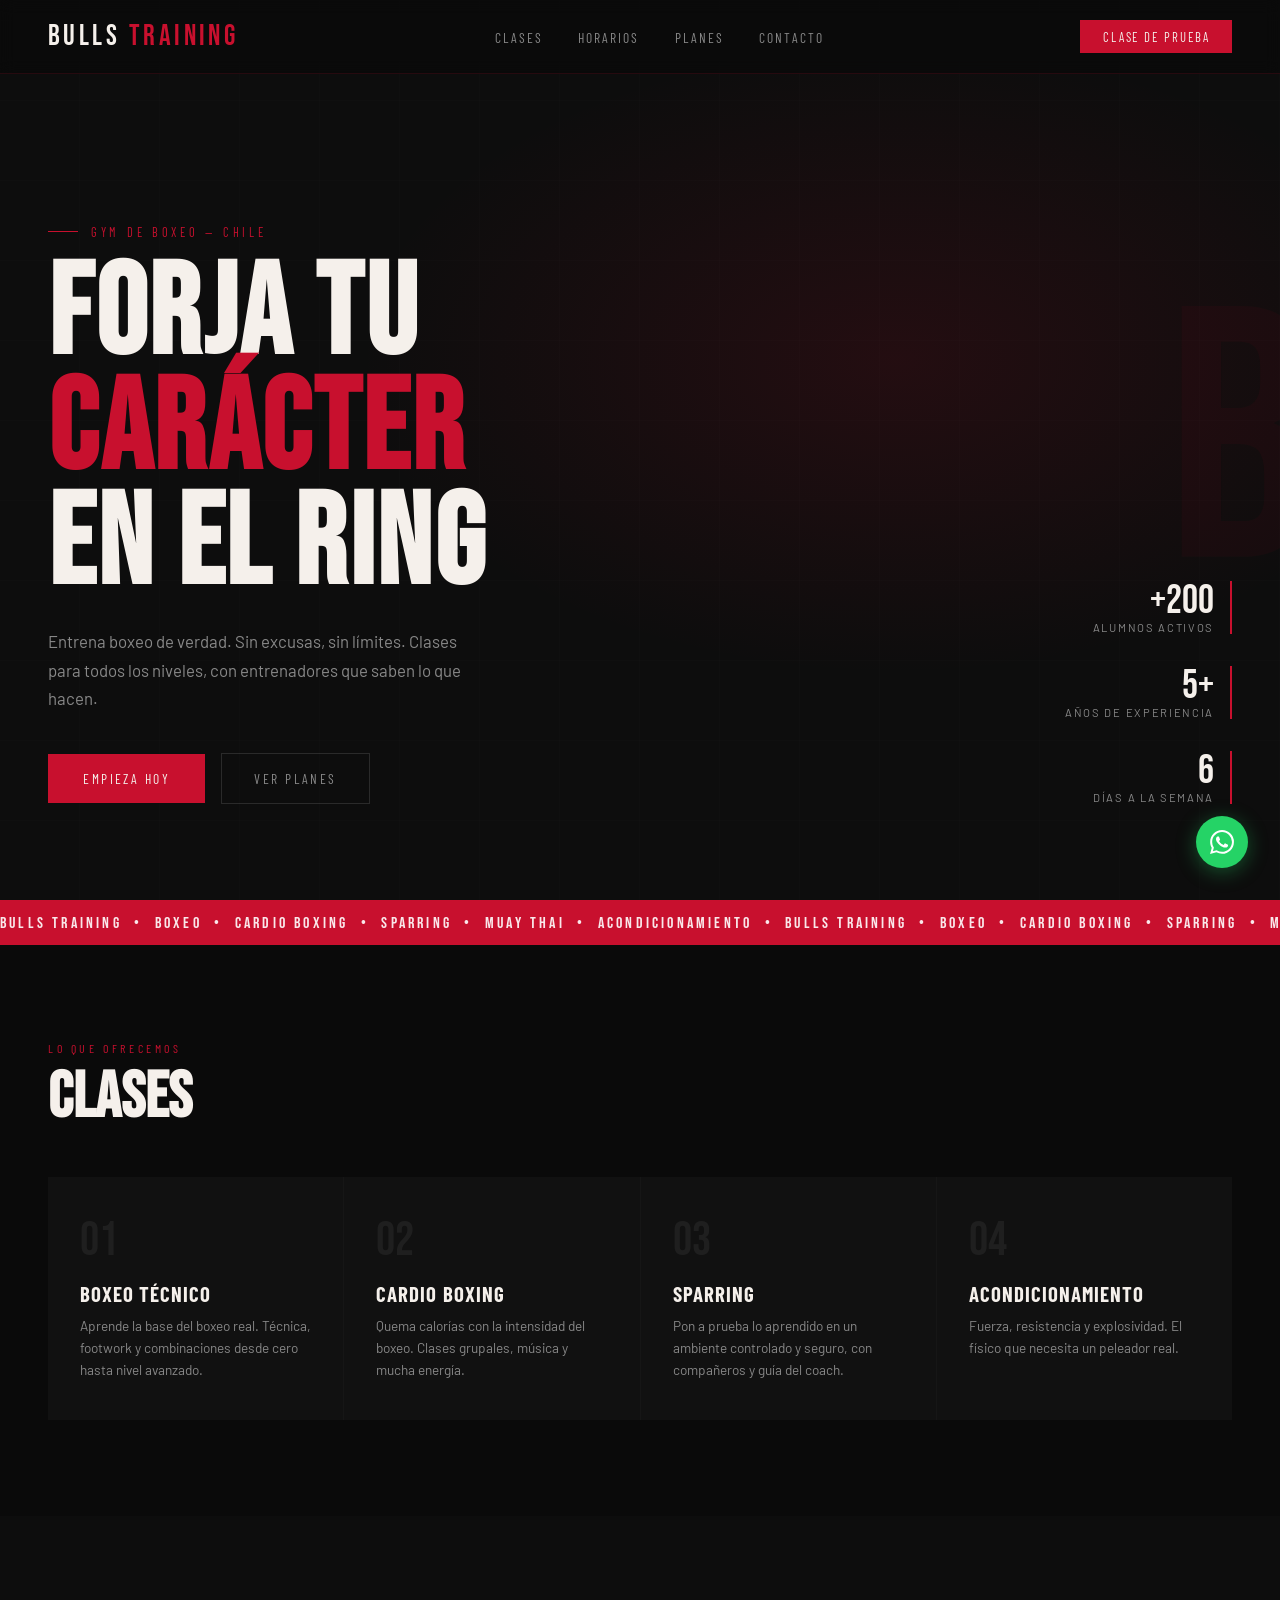
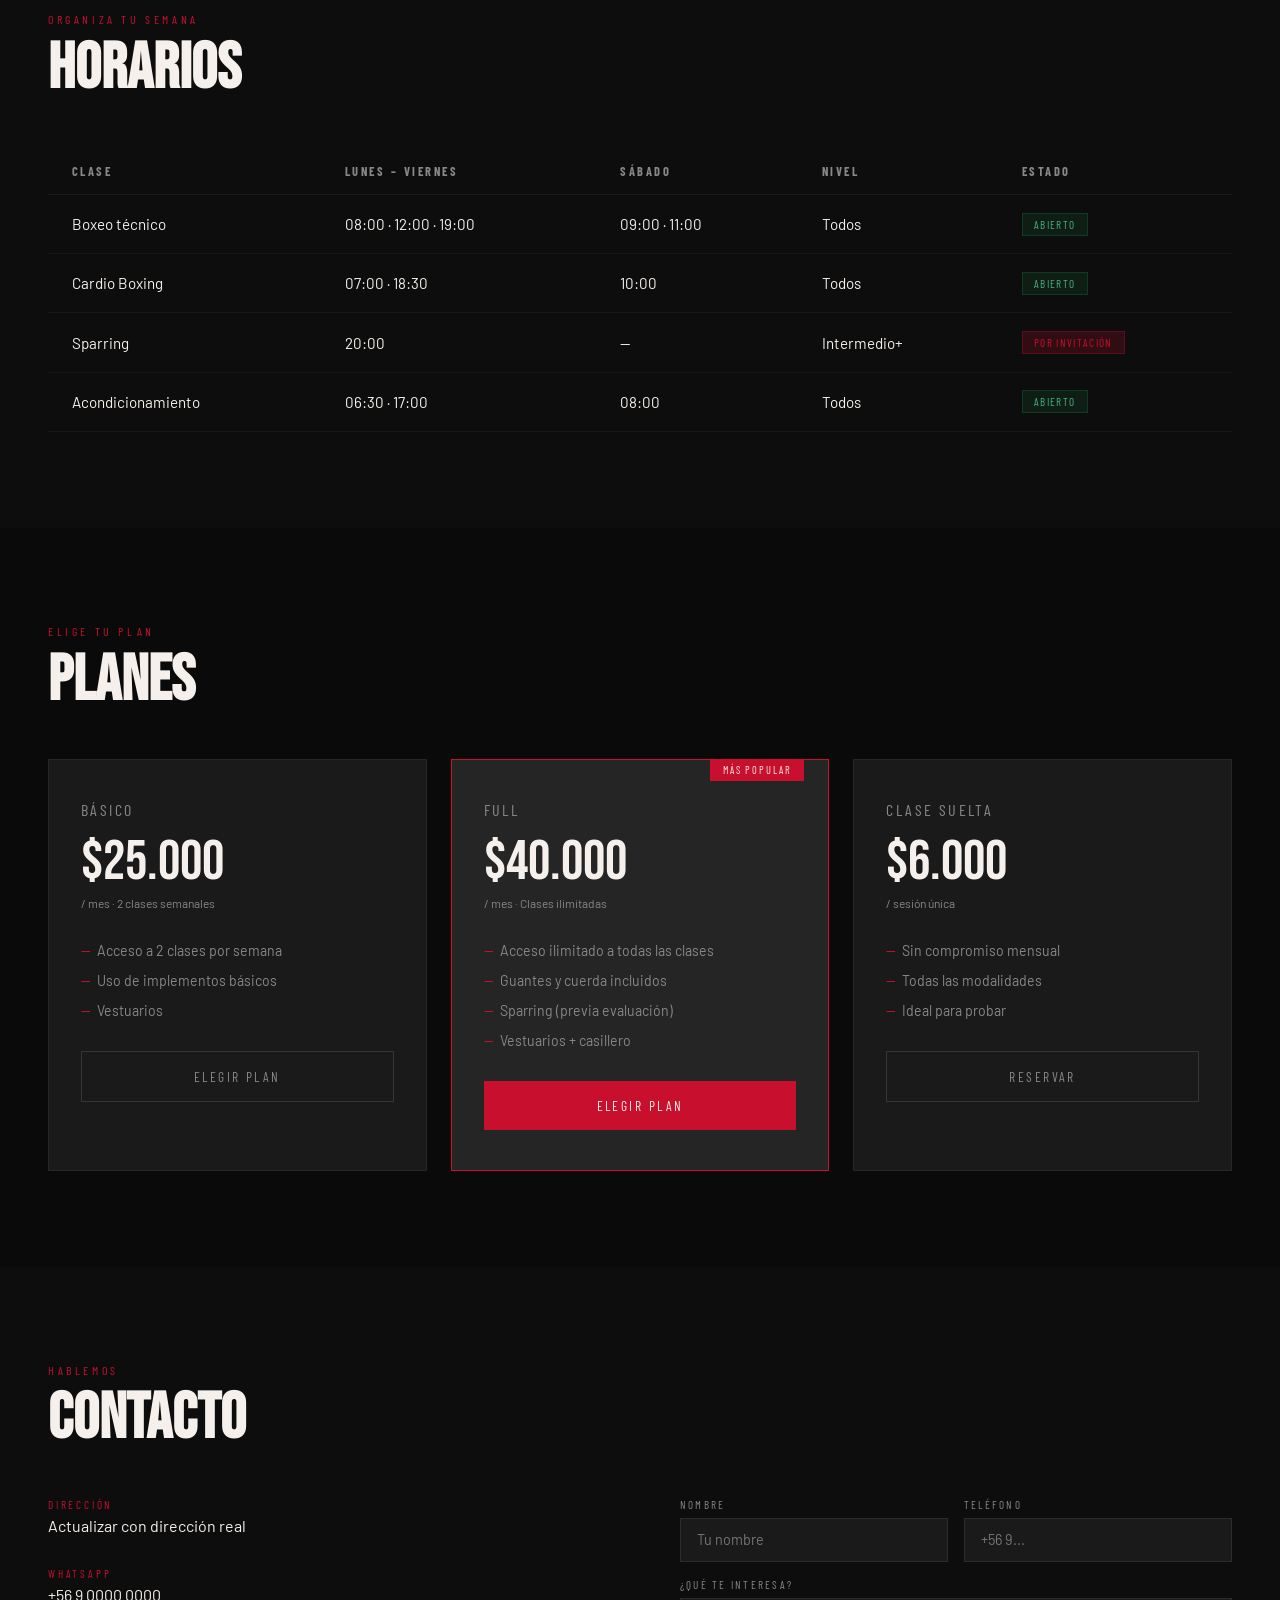
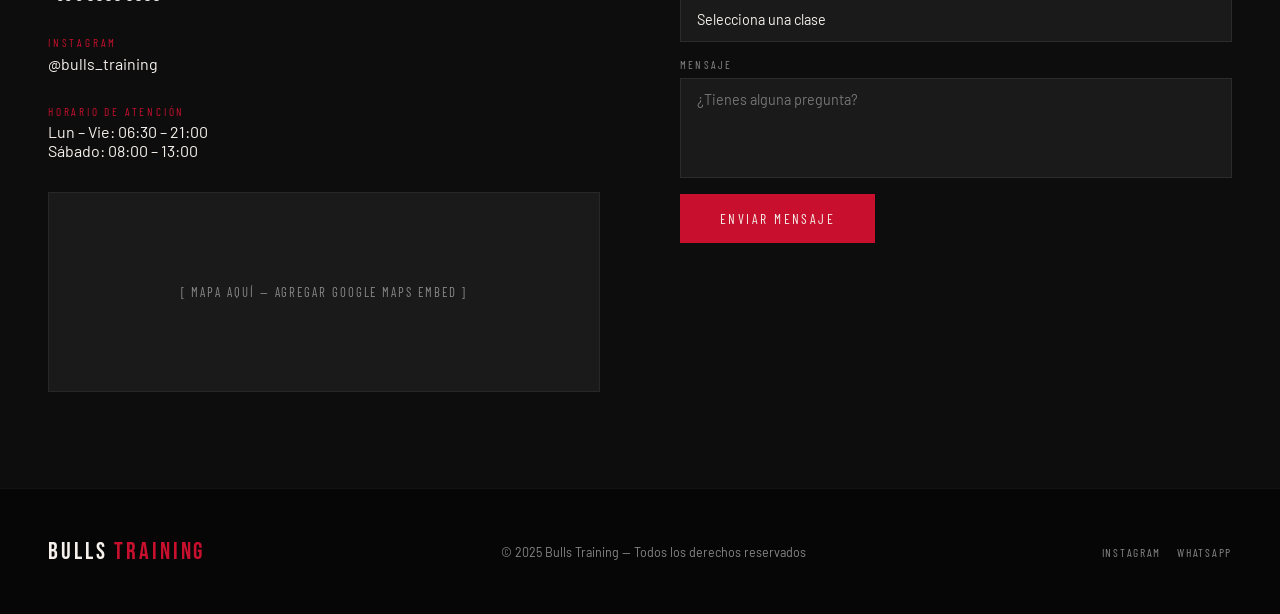
==== index.html @ eb810cf0 "Add files via upload" ====
<!DOCTYPE html>
<html lang="es">
<head>
<meta charset="UTF-8">
<meta name="viewport" content="width=device-width, initial-scale=1.0">
<title>Bulls Training</title>
<link href="https://fonts.googleapis.com/css2?family=Bebas+Neue&family=Barlow:wght@400;500;700&family=Barlow+Condensed:wght@600;700&display=swap" rel="stylesheet">
<link rel="stylesheet" href="css/style.css">
</head>
<body>

<nav>
  <div class="nav-logo">BULLS <span>TRAINING</span></div>
  <ul class="nav-links">
    <li><a href="#clases">Clases</a></li>
    <li><a href="#horarios">Horarios</a></li>
    <li><a href="#planes">Planes</a></li>
    <li><a href="#contacto">Contacto</a></li>
  </ul>
  <button class="nav-cta">Clase de prueba</button>
</nav>

<section class="hero" id="inicio">
  <div class="hero-bg"></div>
  <div class="hero-number">B</div>

  <div class="hero-content">
    <p class="hero-tag">Gym de Boxeo — Chile</p>
    <h1>FORJA TU<br><span class="accent">CARÁCTER</span><br>EN EL RING</h1>
    <p class="hero-desc">
      Entrena boxeo de verdad. Sin excusas, sin límites.
      Clases para todos los niveles, con entrenadores que saben lo que hacen.
    </p>
    <div class="hero-actions">
      <button class="btn-primary" data-scroll="contacto">Empieza hoy</button>
      <a href="#planes" class="btn-ghost">Ver planes</a>
    </div>
  </div>

  <div class="hero-stats">
    <div class="stat">
      <div class="stat-num">+200</div>
      <div class="stat-label">Alumnos activos</div>
    </div>
    <div class="stat">
      <div class="stat-num">5+</div>
      <div class="stat-label">Años de experiencia</div>
    </div>
    <div class="stat">
      <div class="stat-num">6</div>
      <div class="stat-label">Días a la semana</div>
    </div>
  </div>
</section>

<div class="ticker">
  <div class="ticker-inner">
    BULLS TRAINING &nbsp;•&nbsp; BOXEO &nbsp;•&nbsp; CARDIO BOXING &nbsp;•&nbsp; SPARRING &nbsp;•&nbsp; MUAY THAI &nbsp;•&nbsp; ACONDICIONAMIENTO &nbsp;•&nbsp; BULLS TRAINING &nbsp;•&nbsp; BOXEO &nbsp;•&nbsp; CARDIO BOXING &nbsp;•&nbsp; SPARRING &nbsp;•&nbsp; MUAY THAI &nbsp;•&nbsp; ACONDICIONAMIENTO &nbsp;•&nbsp; BULLS TRAINING &nbsp;•&nbsp; BOXEO &nbsp;•&nbsp; CARDIO BOXING &nbsp;•&nbsp; SPARRING &nbsp;•&nbsp; MUAY THAI &nbsp;•&nbsp; ACONDICIONAMIENTO &nbsp;•&nbsp;
  </div>
</div>

<section id="clases">
  <p class="section-tag">Lo que ofrecemos</p>
  <h2 class="section-title">CLASES</h2>
  <div class="clases-grid">
    <div class="clase-card">
      <div class="clase-num">01</div>
      <div class="clase-name">Boxeo técnico</div>
      <p class="clase-desc">Aprende la base del boxeo real. Técnica, footwork y combinaciones desde cero hasta nivel avanzado.</p>
    </div>
    <div class="clase-card">
      <div class="clase-num">02</div>
      <div class="clase-name">Cardio Boxing</div>
      <p class="clase-desc">Quema calorías con la intensidad del boxeo. Clases grupales, música y mucha energía.</p>
    </div>
    <div class="clase-card">
      <div class="clase-num">03</div>
      <div class="clase-name">Sparring</div>
      <p class="clase-desc">Pon a prueba lo aprendido en un ambiente controlado y seguro, con compañeros y guía del coach.</p>
    </div>
    <div class="clase-card">
      <div class="clase-num">04</div>
      <div class="clase-name">Acondicionamiento</div>
      <p class="clase-desc">Fuerza, resistencia y explosividad. El físico que necesita un peleador real.</p>
    </div>
  </div>
</section>

<section id="horarios">
  <p class="section-tag">Organiza tu semana</p>
  <h2 class="section-title">HORARIOS</h2>
  <table class="schedule-table">
    <thead>
      <tr>
        <th>Clase</th>
        <th>Lunes – Viernes</th>
        <th>Sábado</th>
        <th>Nivel</th>
        <th>Estado</th>
      </tr>
    </thead>
    <tbody>
      <tr>
        <td>Boxeo técnico</td>
        <td>08:00 · 12:00 · 19:00</td>
        <td>09:00 · 11:00</td>
        <td>Todos</td>
        <td><span class="badge open">Abierto</span></td>
      </tr>
      <tr>
        <td>Cardio Boxing</td>
        <td>07:00 · 18:30</td>
        <td>10:00</td>
        <td>Todos</td>
        <td><span class="badge open">Abierto</span></td>
      </tr>
      <tr>
        <td>Sparring</td>
        <td>20:00</td>
        <td>—</td>
        <td>Intermedio+</td>
        <td><span class="badge">Por invitación</span></td>
      </tr>
      <tr>
        <td>Acondicionamiento</td>
        <td>06:30 · 17:00</td>
        <td>08:00</td>
        <td>Todos</td>
        <td><span class="badge open">Abierto</span></td>
      </tr>
    </tbody>
  </table>
</section>

<section id="planes">
  <p class="section-tag">Elige tu plan</p>
  <h2 class="section-title">PLANES</h2>
  <div class="planes-grid">
    <div class="plan-card">
      <p class="plan-name">Básico</p>
      <div class="plan-price">$25.000</div>
      <p class="plan-period">/ mes · 2 clases semanales</p>
      <ul class="plan-features">
        <li>Acceso a 2 clases por semana</li>
        <li>Uso de implementos básicos</li>
        <li>Vestuarios</li>
      </ul>
      <button class="btn-ghost" style="width:100%; text-align:center;">Elegir plan</button>
    </div>
    <div class="plan-card featured">
      <div class="plan-badge">Más popular</div>
      <p class="plan-name">Full</p>
      <div class="plan-price">$40.000</div>
      <p class="plan-period">/ mes · Clases ilimitadas</p>
      <ul class="plan-features">
        <li>Acceso ilimitado a todas las clases</li>
        <li>Guantes y cuerda incluidos</li>
        <li>Sparring (previa evaluación)</li>
        <li>Vestuarios + casillero</li>
      </ul>
      <button class="btn-primary" style="width:100%;">Elegir plan</button>
    </div>
    <div class="plan-card">
      <p class="plan-name">Clase suelta</p>
      <div class="plan-price">$6.000</div>
      <p class="plan-period">/ sesión única</p>
      <ul class="plan-features">
        <li>Sin compromiso mensual</li>
        <li>Todas las modalidades</li>
        <li>Ideal para probar</li>
      </ul>
      <button class="btn-ghost" style="width:100%; text-align:center;">Reservar</button>
    </div>
  </div>
</section>

<section id="contacto">
  <p class="section-tag">Hablemos</p>
  <h2 class="section-title">CONTACTO</h2>
  <div class="contact-grid">
    <div class="contact-info">
      <div>
        <p class="contact-item-label">Dirección</p>
        <p class="contact-item-value">Actualizar con dirección real</p>
      </div>
      <div>
        <p class="contact-item-label">WhatsApp</p>
        <p class="contact-item-value">
          <a href="https://wa.me/56900000000">+56 9 0000 0000</a>
        </p>
      </div>
      <div>
        <p class="contact-item-label">Instagram</p>
        <p class="contact-item-value">
          <a href="https://instagram.com/bulls_training" target="_blank">@bulls_training</a>
        </p>
      </div>
      <div>
        <p class="contact-item-label">Horario de atención</p>
        <p class="contact-item-value">Lun – Vie: 06:30 – 21:00<br>Sábado: 08:00 – 13:00</p>
      </div>
      <div class="map-placeholder">[ Mapa aquí — agregar Google Maps embed ]</div>
    </div>

    <div class="contact-form">
      <div class="form-row">
        <div class="form-field">
          <label class="form-label">Nombre</label>
          <input class="form-input" type="text" placeholder="Tu nombre">
        </div>
        <div class="form-field">
          <label class="form-label">Teléfono</label>
          <input class="form-input" type="tel" placeholder="+56 9...">
        </div>
      </div>
      <div class="form-field">
        <label class="form-label">¿Qué te interesa?</label>
        <select class="form-select">
          <option value="">Selecciona una clase</option>
          <option>Boxeo técnico</option>
          <option>Cardio Boxing</option>
          <option>Acondicionamiento</option>
          <option>Información general</option>
        </select>
      </div>
      <div class="form-field">
        <label class="form-label">Mensaje</label>
        <textarea class="form-textarea" placeholder="¿Tienes alguna pregunta?"></textarea>
      </div>
      <button class="btn-primary" style="align-self: flex-start; padding: 1rem 2.5rem;">Enviar mensaje</button>
    </div>
  </div>
</section>

<footer>
  <div class="footer-logo">BULLS <span>TRAINING</span></div>
  <p class="footer-copy">© 2025 Bulls Training — Todos los derechos reservados</p>
  <div class="footer-social">
    <a href="https://instagram.com/bulls_training" target="_blank">Instagram</a>
    <a href="https://wa.me/56900000000">WhatsApp</a>
  </div>
</footer>

<a class="whatsapp-float" href="https://wa.me/56900000000" target="_blank" title="WhatsApp">
  <svg xmlns="http://www.w3.org/2000/svg" width="24" height="24" viewBox="0 0 24 24" fill="white">
    <path d="M17.472 14.382c-.297-.149-1.758-.867-2.03-.967-.273-.099-.471-.148-.67.15-.197.297-.767.966-.94 1.164-.173.199-.347.223-.644.075-.297-.15-1.255-.463-2.39-1.475-.883-.788-1.48-1.761-1.653-2.059-.173-.297-.018-.458.13-.606.134-.133.298-.347.446-.52.149-.174.198-.298.298-.497.099-.198.05-.371-.025-.52-.075-.149-.669-1.612-.916-2.207-.242-.579-.487-.5-.669-.51-.173-.008-.371-.01-.57-.01-.198 0-.52.074-.792.372-.272.297-1.04 1.016-1.04 2.479 0 1.462 1.065 2.875 1.213 3.074.149.198 2.096 3.2 5.077 4.487.709.306 1.262.489 1.694.625.712.227 1.36.195 1.871.118.571-.085 1.758-.719 2.006-1.413.248-.694.248-1.289.173-1.413-.074-.124-.272-.198-.57-.347m-5.421 7.403h-.004a9.87 9.87 0 01-5.031-1.378l-.361-.214-3.741.982.998-3.648-.235-.374a9.86 9.86 0 01-1.51-5.26c.001-5.45 4.436-9.884 9.888-9.884 2.64 0 5.122 1.03 6.988 2.898a9.825 9.825 0 012.893 6.994c-.003 5.45-4.437 9.884-9.885 9.884m8.413-18.297A11.815 11.815 0 0012.05 0C5.495 0 .16 5.335.157 11.892c0 2.096.547 4.142 1.588 5.945L.057 24l6.305-1.654a11.882 11.882 0 005.683 1.448h.005c6.554 0 11.89-5.335 11.893-11.893a11.821 11.821 0 00-3.48-8.413z"/>
  </svg>
</a>

<script src="js/script.js"></script>
</body>
</html>
---- css/style.css ----
*, *::before, *::after { margin: 0; padding: 0; box-sizing: border-box; }

:root {
  --red: #C8102E;
  --red-dark: #8B0A1F;
  --red-glow: rgba(200,16,46,0.18);
  --black: #0A0A0A;
  --dark: #111111;
  --darker: #0D0D0D;
  --gray: #1A1A1A;
  --gray2: #252525;
  --gray-text: #888;
  --white: #F5F0EB;
  --cream: #E8E0D5;
}

html { scroll-behavior: smooth; }

body {
  font-family: 'Barlow', sans-serif;
  background: var(--black);
  color: var(--white);
  overflow-x: hidden;
}

/* NAV */
nav {
  position: fixed;
  top: 0; left: 0; right: 0;
  z-index: 100;
  display: flex;
  align-items: center;
  justify-content: space-between;
  padding: 1.2rem 3rem;
  background: rgba(10,10,10,0.92);
  border-bottom: 1px solid rgba(200,16,46,0.15);
  backdrop-filter: blur(8px);
}

.nav-logo {
  font-family: 'Bebas Neue', sans-serif;
  font-size: 1.8rem;
  letter-spacing: 0.12em;
  color: var(--white);
}
.nav-logo span { color: var(--red); }

.nav-links {
  display: flex;
  gap: 2.2rem;
  list-style: none;
}
.nav-links a {
  font-family: 'Barlow Condensed', sans-serif;
  font-size: 0.85rem;
  letter-spacing: 0.15em;
  text-transform: uppercase;
  color: var(--gray-text);
  text-decoration: none;
  transition: color 0.2s;
}
.nav-links a:hover { color: var(--red); }

.nav-cta {
  font-family: 'Barlow Condensed', sans-serif;
  font-size: 0.8rem;
  letter-spacing: 0.15em;
  text-transform: uppercase;
  background: var(--red);
  color: var(--white);
  border: none;
  padding: 0.55rem 1.4rem;
  cursor: pointer;
  transition: background 0.2s;
}
.nav-cta:hover { background: var(--red-dark); }

/* HERO */
.hero {
  min-height: 100vh;
  display: flex;
  align-items: flex-end;
  padding: 0 3rem 6rem;
  position: relative;
  overflow: hidden;
  background: var(--darker);
}

.hero-bg {
  position: absolute;
  inset: 0;
  background:
    radial-gradient(ellipse 60% 50% at 70% 40%, rgba(200,16,46,0.12) 0%, transparent 70%),
    repeating-linear-gradient(
      90deg,
      transparent,
      transparent 79px,
      rgba(255,255,255,0.02) 80px
    ),
    repeating-linear-gradient(
      0deg,
      transparent,
      transparent 79px,
      rgba(255,255,255,0.02) 80px
    );
}

.hero-number {
  position: absolute;
  right: -2rem;
  top: 50%;
  transform: translateY(-50%);
  font-family: 'Bebas Neue', sans-serif;
  font-size: 28vw;
  color: rgba(200,16,46,0.05);
  line-height: 1;
  pointer-events: none;
  user-select: none;
}

.hero-content {
  position: relative;
  z-index: 2;
  max-width: 680px;
}

.hero-tag {
  font-family: 'Barlow Condensed', sans-serif;
  font-size: 0.78rem;
  letter-spacing: 0.3em;
  text-transform: uppercase;
  color: var(--red);
  margin-bottom: 1.2rem;
  display: flex;
  align-items: center;
  gap: 0.8rem;
}
.hero-tag::before {
  content: '';
  display: inline-block;
  width: 30px;
  height: 1px;
  background: var(--red);
}

.hero h1 {
  font-family: 'Bebas Neue', sans-serif;
  font-size: clamp(4rem, 10vw, 9rem);
  line-height: 0.9;
  letter-spacing: 0.02em;
  color: var(--white);
  margin-bottom: 1.5rem;
}

.hero h1 .accent { color: var(--red); }

.hero-desc {
  font-size: 1.05rem;
  color: var(--gray-text);
  line-height: 1.7;
  max-width: 420px;
  margin-bottom: 2.5rem;
}

.hero-actions {
  display: flex;
  gap: 1rem;
  align-items: center;
}

.btn-primary {
  font-family: 'Barlow Condensed', sans-serif;
  font-size: 0.85rem;
  letter-spacing: 0.18em;
  text-transform: uppercase;
  background: var(--red);
  color: var(--white);
  border: none;
  padding: 1rem 2.2rem;
  cursor: pointer;
  transition: background 0.2s, transform 0.15s;
}
.btn-primary:hover { background: var(--red-dark); transform: translateY(-1px); }

.btn-ghost {
  font-family: 'Barlow Condensed', sans-serif;
  font-size: 0.85rem;
  letter-spacing: 0.18em;
  text-transform: uppercase;
  background: transparent;
  color: var(--gray-text);
  border: 1px solid rgba(255,255,255,0.12);
  padding: 1rem 2rem;
  cursor: pointer;
  transition: color 0.2s, border-color 0.2s;
  text-decoration: none;
  display: inline-block;
}
.btn-ghost:hover { color: var(--white); border-color: rgba(255,255,255,0.35); }

.hero-stats {
  position: absolute;
  right: 3rem;
  bottom: 6rem;
  display: flex;
  flex-direction: column;
  gap: 2rem;
  z-index: 2;
}

.stat {
  text-align: right;
  border-right: 2px solid var(--red);
  padding-right: 1rem;
}
.stat-num {
  font-family: 'Bebas Neue', sans-serif;
  font-size: 2.5rem;
  color: var(--white);
  line-height: 1;
}
.stat-label {
  font-size: 0.7rem;
  letter-spacing: 0.15em;
  text-transform: uppercase;
  color: var(--gray-text);
}

/* DIVIDER */
.ticker {
  background: var(--red);
  padding: 0.75rem 0;
  overflow: hidden;
  white-space: nowrap;
}
.ticker-inner {
  display: inline-block;
  animation: ticker 18s linear infinite;
  font-family: 'Bebas Neue', sans-serif;
  font-size: 1rem;
  letter-spacing: 0.2em;
  color: rgba(255,255,255,0.9);
}
@keyframes ticker {
  from { transform: translateX(0); }
  to { transform: translateX(-50%); }
}

/* CLASES */
section {
  padding: 6rem 3rem;
}

.section-tag {
  font-family: 'Barlow Condensed', sans-serif;
  font-size: 0.75rem;
  letter-spacing: 0.3em;
  text-transform: uppercase;
  color: var(--red);
  margin-bottom: 0.8rem;
}

.section-title {
  font-family: 'Bebas Neue', sans-serif;
  font-size: clamp(2.5rem, 5vw, 4.5rem);
  line-height: 0.95;
  color: var(--white);
  margin-bottom: 3rem;
}

.clases-grid {
  display: grid;
  grid-template-columns: repeat(auto-fit, minmax(200px, 1fr));
  gap: 1px;
  background: rgba(255,255,255,0.05);
}

.clase-card {
  background: var(--dark);
  padding: 2.5rem 2rem;
  transition: background 0.2s;
  cursor: default;
}
.clase-card:hover { background: var(--gray); }
.clase-card:hover .clase-num { color: var(--red); }

.clase-num {
  font-family: 'Bebas Neue', sans-serif;
  font-size: 3rem;
  color: rgba(255,255,255,0.06);
  line-height: 1;
  transition: color 0.2s;
  margin-bottom: 1rem;
}

.clase-name {
  font-family: 'Barlow Condensed', sans-serif;
  font-size: 1.3rem;
  font-weight: 700;
  letter-spacing: 0.05em;
  text-transform: uppercase;
  color: var(--white);
  margin-bottom: 0.6rem;
}

.clase-desc {
  font-size: 0.85rem;
  color: var(--gray-text);
  line-height: 1.6;
}

/* HORARIOS */
#horarios {
  background: var(--darker);
}

.schedule-table {
  width: 100%;
  border-collapse: collapse;
  margin-top: 2rem;
}

.schedule-table th {
  font-family: 'Barlow Condensed', sans-serif;
  font-size: 0.78rem;
  letter-spacing: 0.2em;
  text-transform: uppercase;
  color: var(--gray-text);
  padding: 1rem 1.5rem;
  text-align: left;
  border-bottom: 1px solid rgba(255,255,255,0.06);
}

.schedule-table td {
  padding: 1.1rem 1.5rem;
  border-bottom: 1px solid rgba(255,255,255,0.04);
  font-size: 0.95rem;
}

.schedule-table tr:hover td { background: rgba(255,255,255,0.02); }

.badge {
  display: inline-block;
  font-family: 'Barlow Condensed', sans-serif;
  font-size: 0.7rem;
  letter-spacing: 0.12em;
  text-transform: uppercase;
  padding: 0.25rem 0.7rem;
  background: var(--red-glow);
  color: var(--red);
  border: 1px solid rgba(200,16,46,0.3);
}

.badge.open {
  background: rgba(20, 180, 80, 0.1);
  color: #4caf82;
  border-color: rgba(20,180,80,0.2);
}

/* PLANES */
.planes-grid {
  display: grid;
  grid-template-columns: repeat(auto-fit, minmax(240px, 1fr));
  gap: 1.5rem;
  margin-top: 2rem;
}

.plan-card {
  background: var(--gray);
  padding: 2.5rem 2rem;
  border: 1px solid rgba(255,255,255,0.06);
  position: relative;
  transition: border-color 0.2s;
}
.plan-card:hover { border-color: rgba(200,16,46,0.4); }
.plan-card.featured {
  border-color: var(--red);
  background: var(--gray2);
}

.plan-badge {
  position: absolute;
  top: -1px;
  right: 1.5rem;
  font-family: 'Barlow Condensed', sans-serif;
  font-size: 0.65rem;
  letter-spacing: 0.18em;
  text-transform: uppercase;
  background: var(--red);
  color: var(--white);
  padding: 0.3rem 0.8rem;
}

.plan-name {
  font-family: 'Barlow Condensed', sans-serif;
  font-size: 1rem;
  letter-spacing: 0.15em;
  text-transform: uppercase;
  color: var(--gray-text);
  margin-bottom: 1rem;
}

.plan-price {
  font-family: 'Bebas Neue', sans-serif;
  font-size: 3.5rem;
  color: var(--white);
  line-height: 1;
  margin-bottom: 0.3rem;
}

.plan-period {
  font-size: 0.75rem;
  color: var(--gray-text);
  margin-bottom: 2rem;
}

.plan-features {
  list-style: none;
  display: flex;
  flex-direction: column;
  gap: 0.8rem;
  margin-bottom: 2rem;
}

.plan-features li {
  font-size: 0.88rem;
  color: var(--gray-text);
  padding-left: 1rem;
  position: relative;
}
.plan-features li::before {
  content: '—';
  position: absolute;
  left: 0;
  color: var(--red);
}

/* CONTACTO */
#contacto {
  background: var(--darker);
}

.contact-grid {
  display: grid;
  grid-template-columns: 1fr 1fr;
  gap: 5rem;
  margin-top: 2rem;
}

.contact-info {
  display: flex;
  flex-direction: column;
  gap: 2rem;
}

.contact-item-label {
  font-family: 'Barlow Condensed', sans-serif;
  font-size: 0.7rem;
  letter-spacing: 0.25em;
  text-transform: uppercase;
  color: var(--red);
  margin-bottom: 0.3rem;
}

.contact-item-value {
  font-size: 1rem;
  color: var(--white);
}

.contact-item-value a {
  color: var(--white);
  text-decoration: none;
  transition: color 0.2s;
}
.contact-item-value a:hover { color: var(--red); }

.contact-form {
  display: flex;
  flex-direction: column;
  gap: 1rem;
}

.form-row {
  display: grid;
  grid-template-columns: 1fr 1fr;
  gap: 1rem;
}

.form-field {
  display: flex;
  flex-direction: column;
  gap: 0.4rem;
}

.form-label {
  font-family: 'Barlow Condensed', sans-serif;
  font-size: 0.7rem;
  letter-spacing: 0.2em;
  text-transform: uppercase;
  color: var(--gray-text);
}

.form-input, .form-select, .form-textarea {
  background: var(--gray);
  border: 1px solid rgba(255,255,255,0.08);
  color: var(--white);
  padding: 0.8rem 1rem;
  font-family: 'Barlow', sans-serif;
  font-size: 0.9rem;
  outline: none;
  transition: border-color 0.2s;
  width: 100%;
}
.form-input:focus, .form-select:focus, .form-textarea:focus {
  border-color: var(--red);
}
.form-select { appearance: none; }
.form-textarea { resize: none; height: 100px; }

/* MAP placeholder */
.map-placeholder {
  background: var(--gray);
  border: 1px solid rgba(255,255,255,0.06);
  height: 200px;
  display: flex;
  align-items: center;
  justify-content: center;
  color: var(--gray-text);
  font-family: 'Barlow Condensed', sans-serif;
  font-size: 0.8rem;
  letter-spacing: 0.15em;
  text-transform: uppercase;
}

/* FOOTER */
footer {
  background: #060606;
  padding: 3rem;
  display: flex;
  align-items: center;
  justify-content: space-between;
  border-top: 1px solid rgba(255,255,255,0.05);
}

.footer-logo {
  font-family: 'Bebas Neue', sans-serif;
  font-size: 1.5rem;
  letter-spacing: 0.12em;
  color: var(--white);
}
.footer-logo span { color: var(--red); }

.footer-copy {
  font-size: 0.78rem;
  color: var(--gray-text);
}

.footer-social {
  display: flex;
  gap: 1rem;
}
.footer-social a {
  font-family: 'Barlow Condensed', sans-serif;
  font-size: 0.72rem;
  letter-spacing: 0.15em;
  text-transform: uppercase;
  color: var(--gray-text);
  text-decoration: none;
  transition: color 0.2s;
}
.footer-social a:hover { color: var(--red); }

.whatsapp-float {
  position: fixed;
  bottom: 2rem;
  right: 2rem;
  z-index: 200;
  background: #25D366;
  color: white;
  width: 52px;
  height: 52px;
  border-radius: 50%;
  display: flex;
  align-items: center;
  justify-content: center;
  cursor: pointer;
  box-shadow: 0 4px 20px rgba(37,211,102,0.35);
  transition: transform 0.2s;
  text-decoration: none;
  font-size: 1.4rem;
}
.whatsapp-float:hover { transform: scale(1.08); }

@media (max-width: 700px) {
  nav { padding: 1rem 1.5rem; }
  .nav-links { display: none; }
  .hero { padding: 0 1.5rem 4rem; }
  .hero-stats { display: none; }
  section { padding: 4rem 1.5rem; }
  .contact-grid { grid-template-columns: 1fr; gap: 3rem; }
  .form-row { grid-template-columns: 1fr; }
  footer { flex-direction: column; gap: 1.5rem; text-align: center; }
}
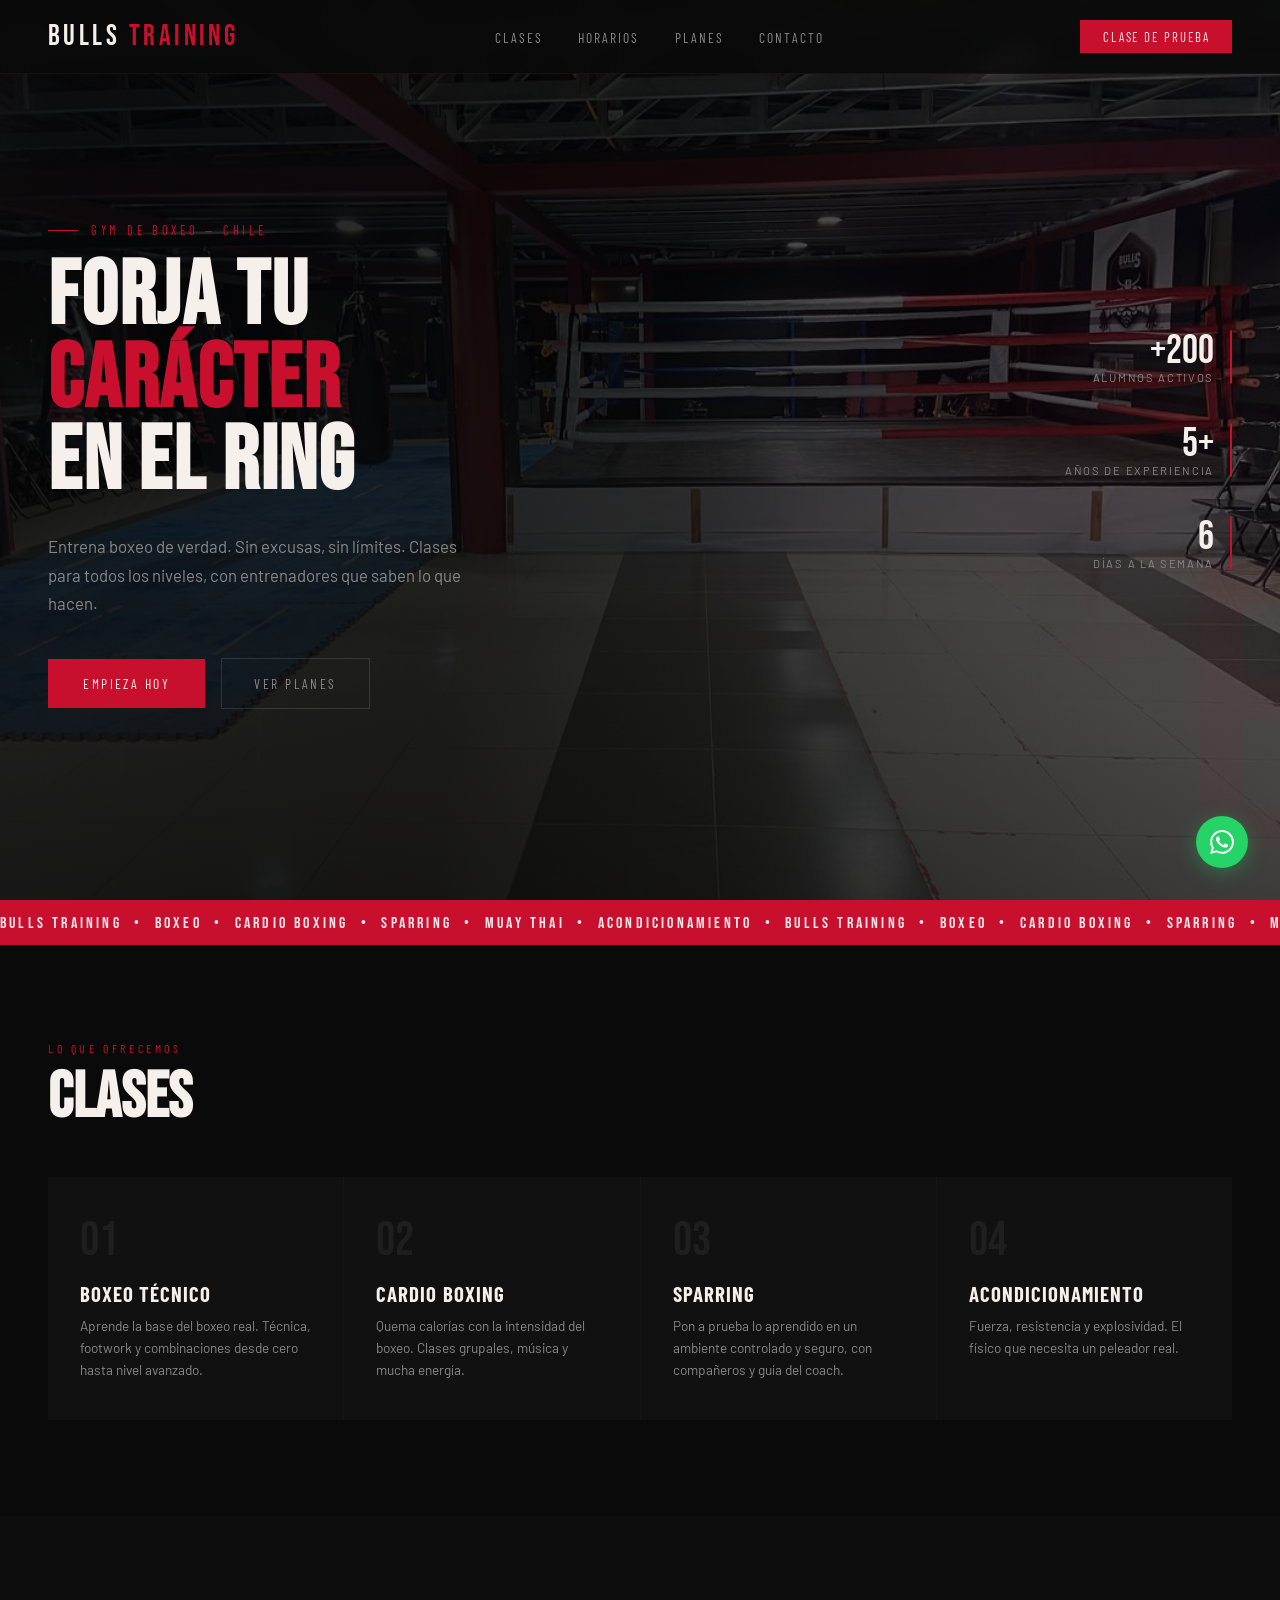
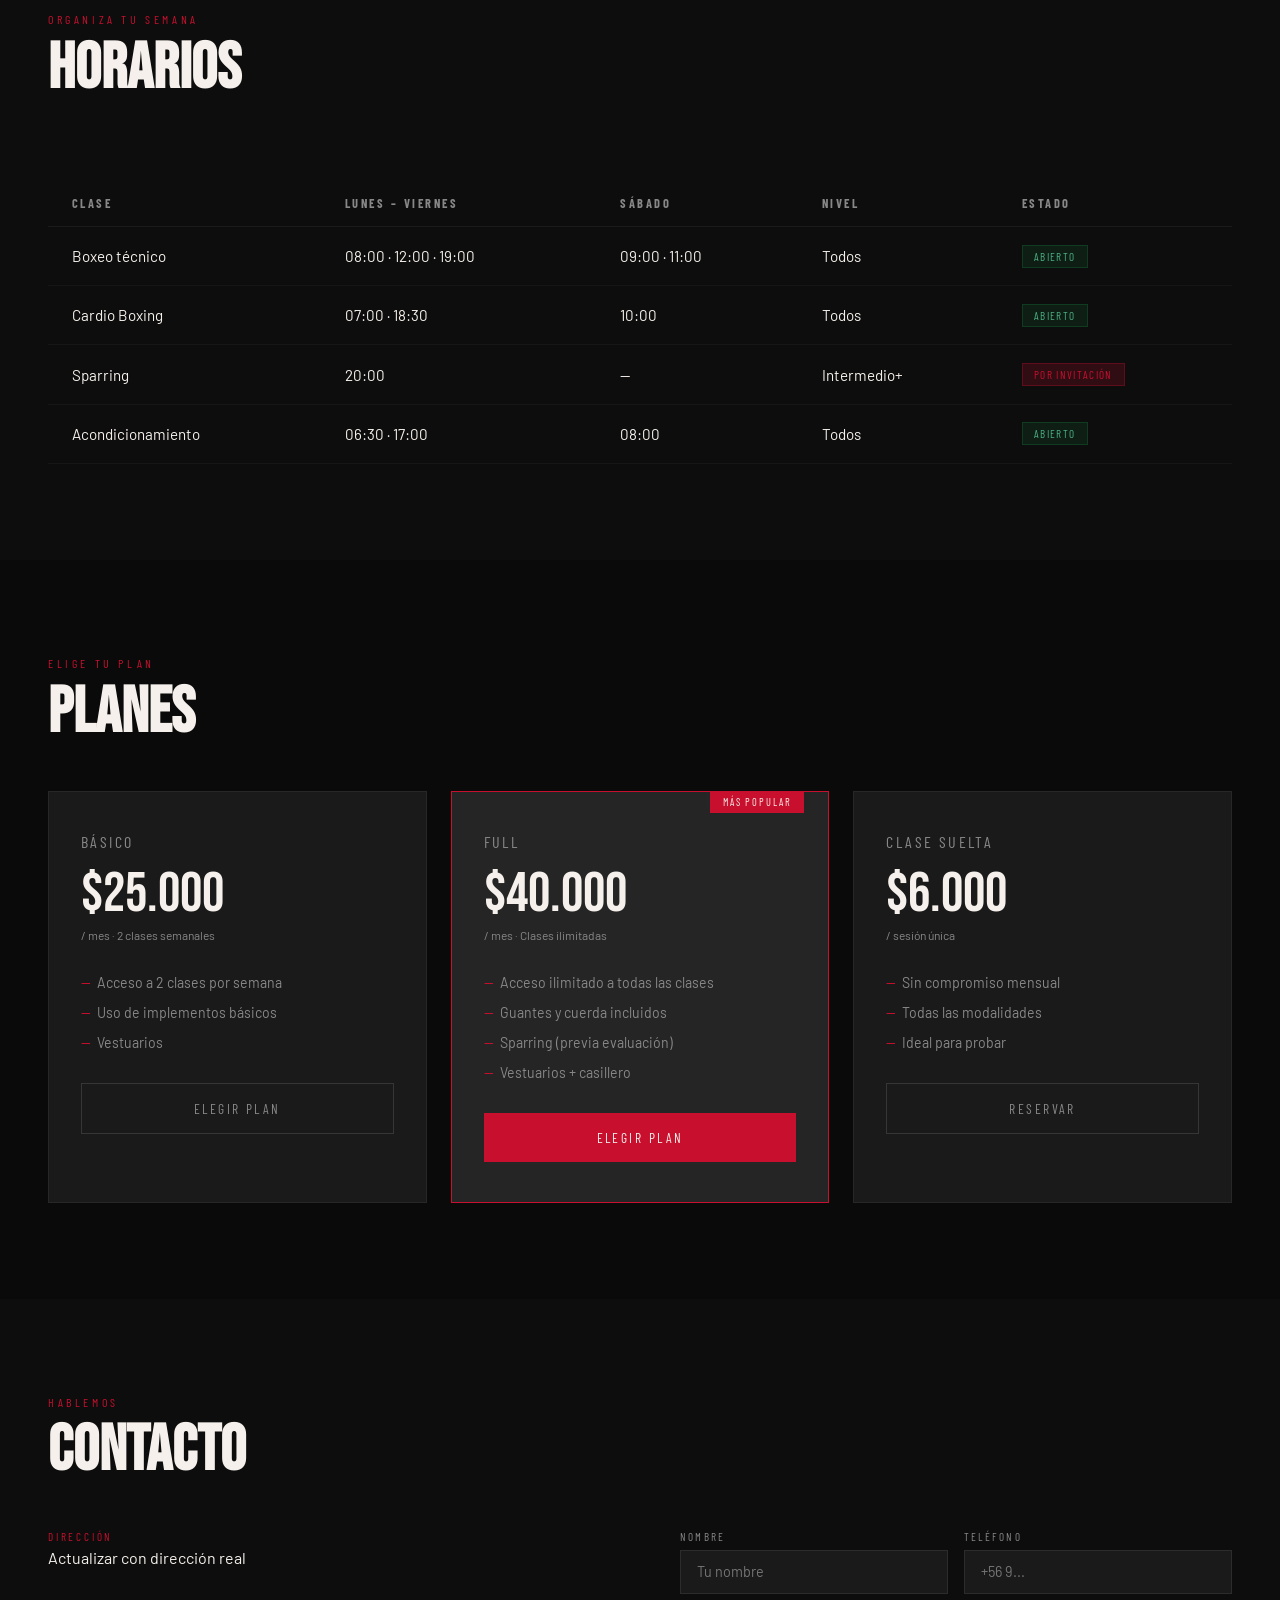
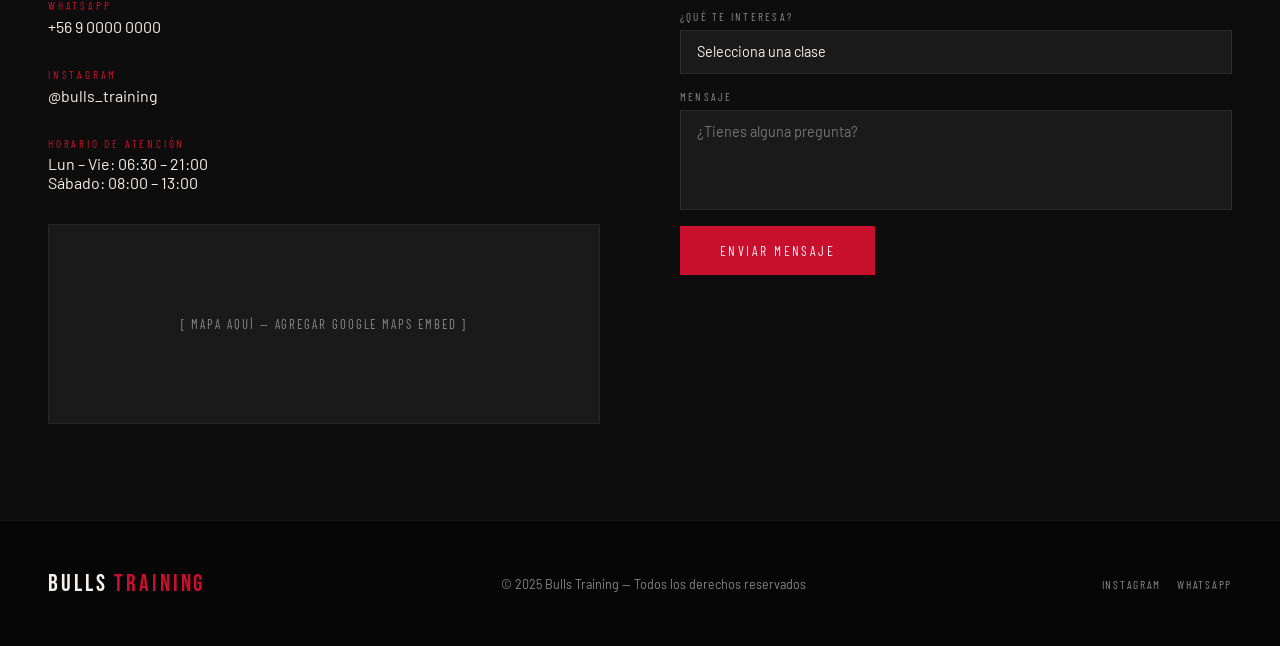
==== commit b2a4f642: "Add files via upload" ====
--- a/index.html
+++ b/index.html
@@ -11,13 +11,17 @@
 
 <nav>
   <div class="nav-logo">BULLS <span>TRAINING</span></div>
-  <ul class="nav-links">
-    <li><a href="#clases">Clases</a></li>
-    <li><a href="#horarios">Horarios</a></li>
-    <li><a href="#planes">Planes</a></li>
-    <li><a href="#contacto">Contacto</a></li>
+  <ul class="nav-links" id="navLinks">
+    <li><a href="#clases" class="nav-close">Clases</a></li>
+    <li><a href="#horarios" class="nav-close">Horarios</a></li>
+    <li><a href="#planes" class="nav-close">Planes</a></li>
+    <li><a href="#contacto" class="nav-close">Contacto</a></li>
+    <li class="nav-cta-mobile"><button class="nav-cta">Clase de prueba</button></li>
   </ul>
-  <button class="nav-cta">Clase de prueba</button>
+  <button class="nav-cta nav-cta-desktop">Clase de prueba</button>
+  <button class="nav-hamburger" id="navToggle" aria-label="Menú">
+    <span></span><span></span><span></span>
+  </button>
 </nav>
 
 <section class="hero" id="inicio">
@@ -89,6 +93,7 @@
 <section id="horarios">
   <p class="section-tag">Organiza tu semana</p>
   <h2 class="section-title">HORARIOS</h2>
+  <div class="schedule-wrapper">
   <table class="schedule-table">
     <thead>
       <tr>
@@ -130,6 +135,7 @@
       </tr>
     </tbody>
   </table>
+  </div>
 </section>
 
 <section id="planes">
--- a/css/style.css
+++ b/css/style.css
@@ -79,8 +79,8 @@
 .hero {
   min-height: 100vh;
   display: flex;
-  align-items: flex-end;
-  padding: 0 3rem 6rem;
+  align-items: center;
+  padding: 7rem 3rem 5rem;
   position: relative;
   overflow: hidden;
   background: var(--darker);
@@ -89,33 +89,40 @@
 .hero-bg {
   position: absolute;
   inset: 0;
+  background-image: url('../img/SaveClip.App_517583251_18169262491354121_7853052366678824187_n.jpg');
+  background-size: cover;
+  background-position: center 30%;
+  background-repeat: no-repeat;
+  filter: brightness(0.55) saturate(0.9);
+  transform: scale(1.03);
+  transition: transform 8s ease;
+}
+.hero:hover .hero-bg {
+  transform: scale(1.06);
+}
+
+/* Overlay rojo sobre la imagen */
+.hero-bg::after {
+  content: '';
+  position: absolute;
+  inset: 0;
   background:
-    radial-gradient(ellipse 60% 50% at 70% 40%, rgba(200,16,46,0.12) 0%, transparent 70%),
-    repeating-linear-gradient(
-      90deg,
-      transparent,
-      transparent 79px,
-      rgba(255,255,255,0.02) 80px
-    ),
-    repeating-linear-gradient(
-      0deg,
-      transparent,
-      transparent 79px,
-      rgba(255,255,255,0.02) 80px
-    );
+    linear-gradient(to right, rgba(10,10,10,0.72) 35%, rgba(10,10,10,0.15) 100%),
+    linear-gradient(to top, rgba(10,10,10,0.45) 0%, transparent 50%),
+    radial-gradient(ellipse 50% 60% at 80% 50%, rgba(200,16,46,0.12) 0%, transparent 70%);
 }
 
 .hero-number {
   position: absolute;
-  right: -2rem;
-  top: 50%;
-  transform: translateY(-50%);
-  font-family: 'Bebas Neue', sans-serif;
-  font-size: 28vw;
-  color: rgba(200,16,46,0.05);
+  right: -3rem;
+  bottom: -2rem;
+  font-family: 'Bebas Neue', sans-serif;
+  font-size: 32vw;
+  color: rgba(200,16,46,0.04);
   line-height: 1;
   pointer-events: none;
   user-select: none;
+  letter-spacing: -0.05em;
 }
 
 .hero-content {
@@ -145,11 +152,11 @@
 
 .hero h1 {
   font-family: 'Bebas Neue', sans-serif;
-  font-size: clamp(4rem, 10vw, 9rem);
-  line-height: 0.9;
+  font-size: clamp(3.2rem, 7vw, 6.5rem);
+  line-height: 0.92;
   letter-spacing: 0.02em;
   color: var(--white);
-  margin-bottom: 1.5rem;
+  margin-bottom: 1.8rem;
 }
 
 .hero h1 .accent { color: var(--red); }
@@ -201,10 +208,11 @@
 .hero-stats {
   position: absolute;
   right: 3rem;
-  bottom: 6rem;
+  top: 50%;
+  transform: translateY(-50%);
   display: flex;
   flex-direction: column;
-  gap: 2rem;
+  gap: 2.5rem;
   z-index: 2;
 }
 
@@ -591,13 +599,97 @@
 }
 .whatsapp-float:hover { transform: scale(1.08); }
 
+/* HAMBURGER */
+.nav-hamburger {
+  display: none;
+  flex-direction: column;
+  gap: 5px;
+  background: none;
+  border: none;
+  cursor: pointer;
+  padding: 4px;
+  z-index: 101;
+}
+.nav-hamburger span {
+  display: block;
+  width: 24px;
+  height: 2px;
+  background: var(--white);
+  transition: all 0.3s ease;
+  border-radius: 2px;
+}
+.nav-hamburger.open span:nth-child(1) { transform: translateY(7px) rotate(45deg); }
+.nav-hamburger.open span:nth-child(2) { opacity: 0; }
+.nav-hamburger.open span:nth-child(3) { transform: translateY(-7px) rotate(-45deg); }
+
+.nav-cta-mobile { display: none; }
+
+/* HORARIOS — scroll horizontal en mobile */
+.schedule-wrapper {
+  overflow-x: auto;
+  -webkit-overflow-scrolling: touch;
+}
+
 @media (max-width: 700px) {
+  /* NAV */
   nav { padding: 1rem 1.5rem; }
-  .nav-links { display: none; }
-  .hero { padding: 0 1.5rem 4rem; }
+  .nav-hamburger { display: flex; }
+  .nav-cta-desktop { display: none; }
+  .nav-cta-mobile { display: list-item; list-style: none; margin-top: 0.5rem; }
+  .nav-cta-mobile .nav-cta { width: 100%; text-align: center; padding: 0.8rem; }
+
+  .nav-links {
+    display: none;
+    position: fixed;
+    top: 0; left: 0; right: 0;
+    background: rgba(10,10,10,0.98);
+    backdrop-filter: blur(12px);
+    flex-direction: column;
+    align-items: center;
+    justify-content: center;
+    gap: 0;
+    padding: 5rem 2rem 3rem;
+    z-index: 100;
+    height: 100dvh;
+  }
+  .nav-links.open { display: flex; }
+  .nav-links li { width: 100%; text-align: center; border-bottom: 1px solid rgba(255,255,255,0.06); }
+  .nav-links a {
+    display: block;
+    padding: 1.2rem 0;
+    font-size: 1.3rem;
+    letter-spacing: 0.2em;
+  }
+
+  /* HERO */
+  .hero {
+    min-height: 100svh;
+    padding: 6rem 1.5rem 3rem;
+    align-items: flex-start;
+  }
+  .hero-number { display: none; }
   .hero-stats { display: none; }
-  section { padding: 4rem 1.5rem; }
-  .contact-grid { grid-template-columns: 1fr; gap: 3rem; }
+  .hero h1 { font-size: clamp(2.8rem, 14vw, 4rem); }
+  .hero-desc { font-size: 0.95rem; max-width: 100%; }
+  .hero-actions { flex-direction: column; align-items: flex-start; gap: 0.8rem; }
+  .btn-primary, .btn-ghost { width: 100%; text-align: center; }
+
+  /* SECCIONES */
+  section { padding: 3.5rem 1.5rem; }
+  .section-title { font-size: clamp(2rem, 10vw, 3rem); margin-bottom: 2rem; }
+
+  /* HORARIOS — tabla scrollable */
+  .schedule-table { font-size: 0.82rem; }
+  .schedule-table th, .schedule-table td { padding: 0.8rem 1rem; white-space: nowrap; }
+
+  /* PLANES */
+  .planes-grid { grid-template-columns: 1fr; gap: 1rem; }
+
+  /* CONTACTO */
+  .contact-grid { grid-template-columns: 1fr; gap: 2.5rem; }
   .form-row { grid-template-columns: 1fr; }
-  footer { flex-direction: column; gap: 1.5rem; text-align: center; }
-}
+
+  /* FOOTER */
+  footer { flex-direction: column; gap: 1.2rem; text-align: center; padding: 2rem 1.5rem; }
+}
+
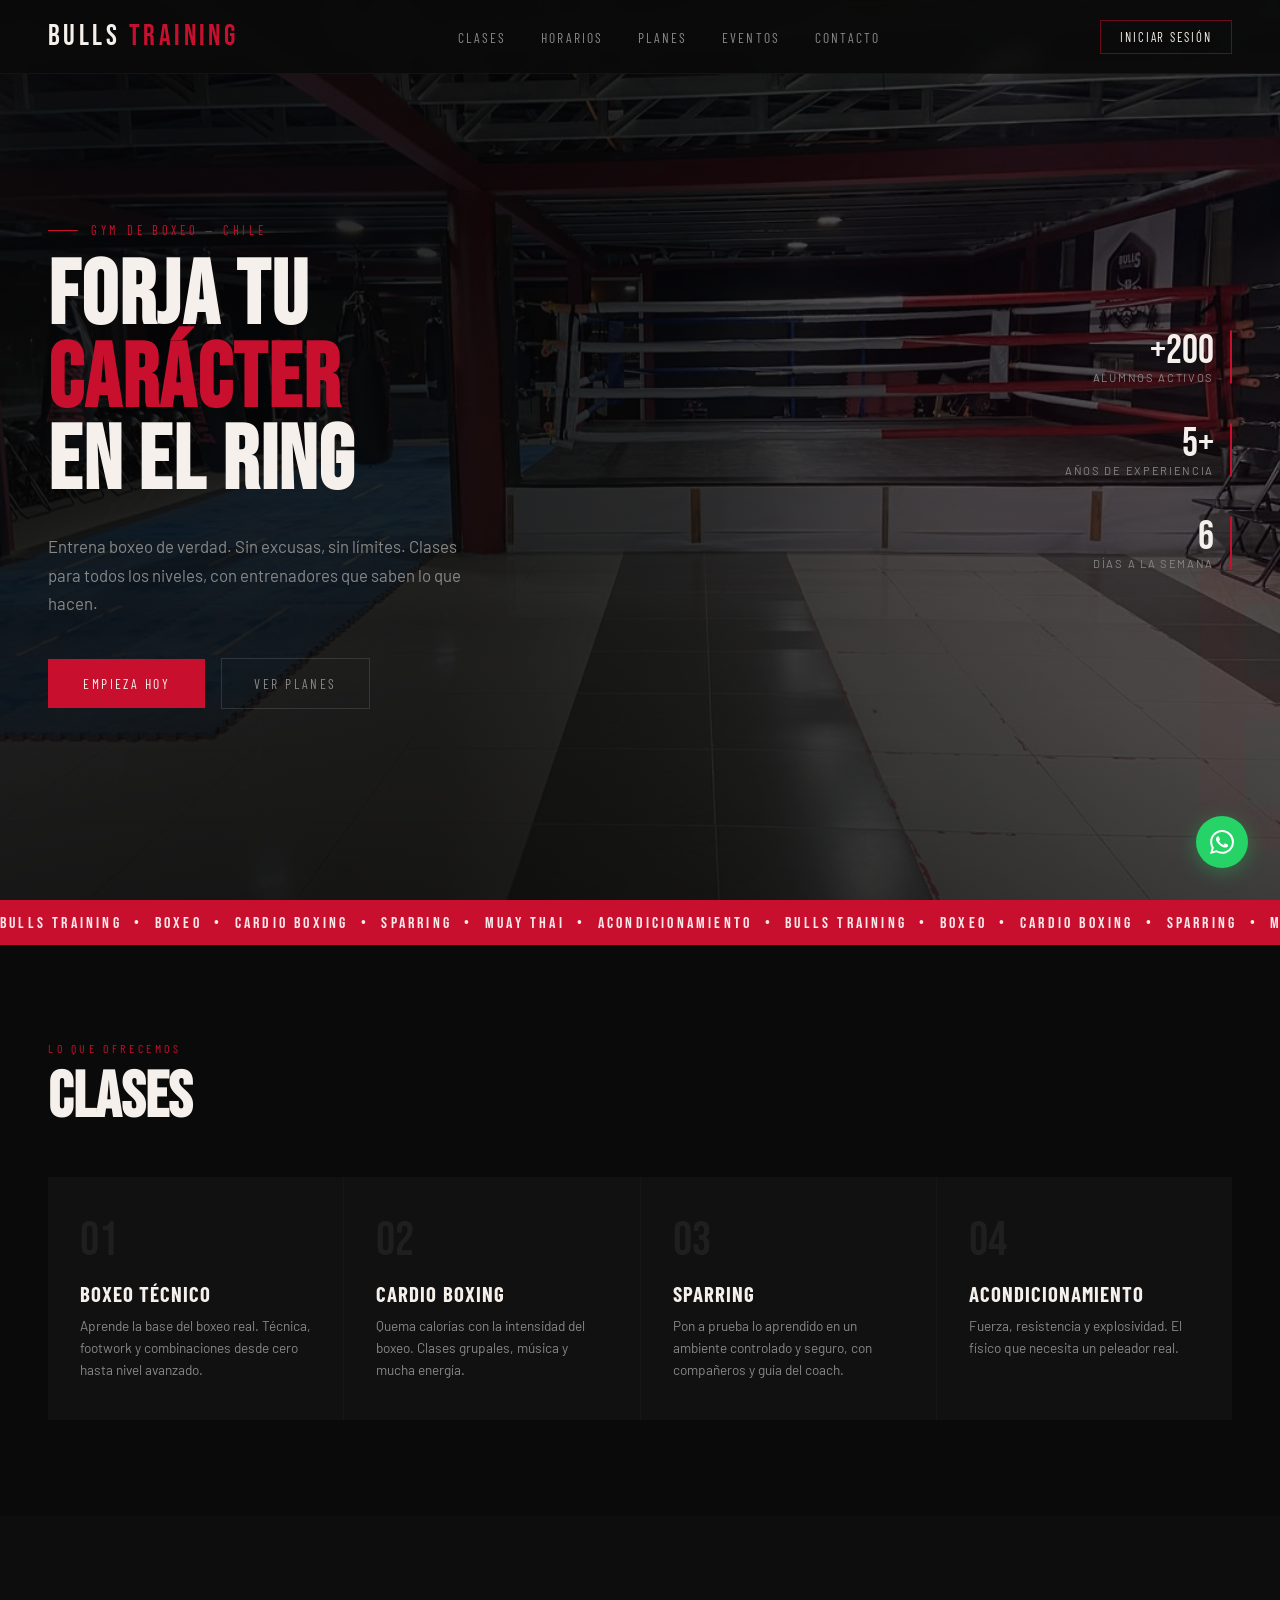
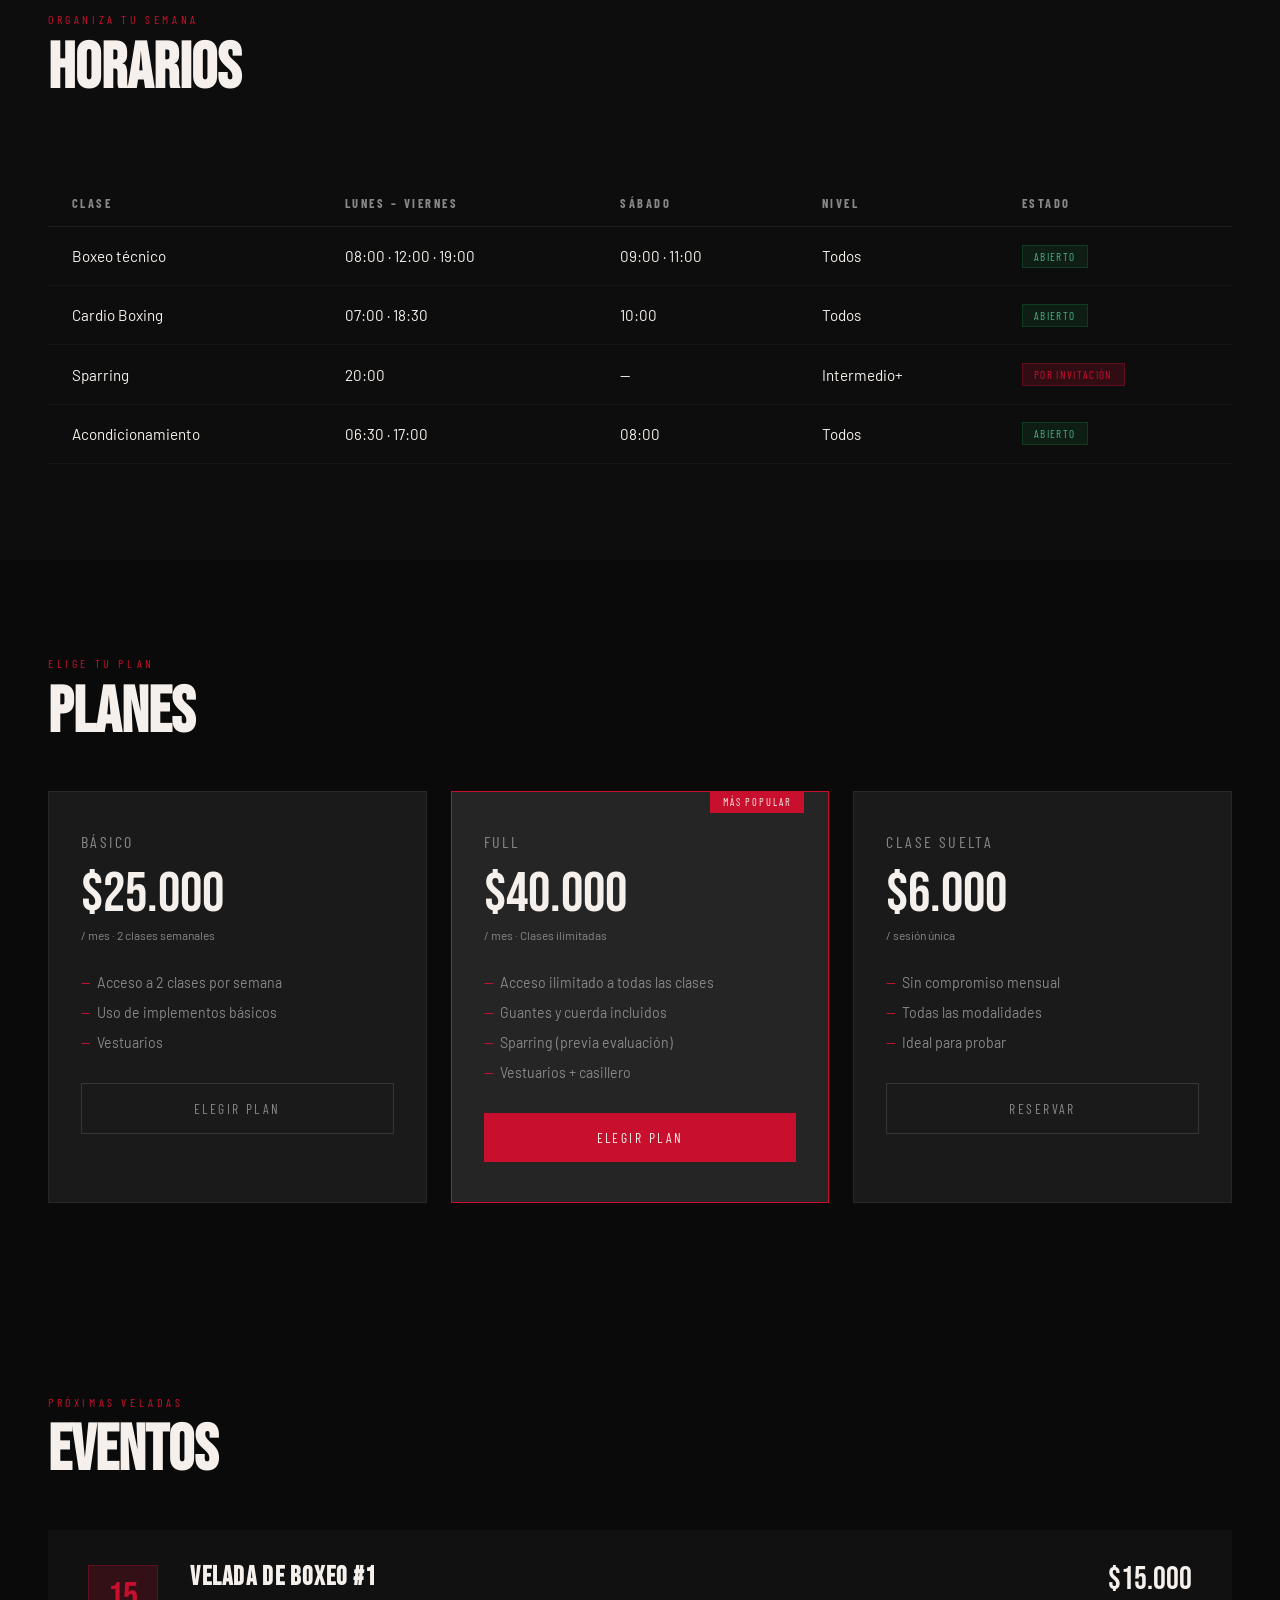
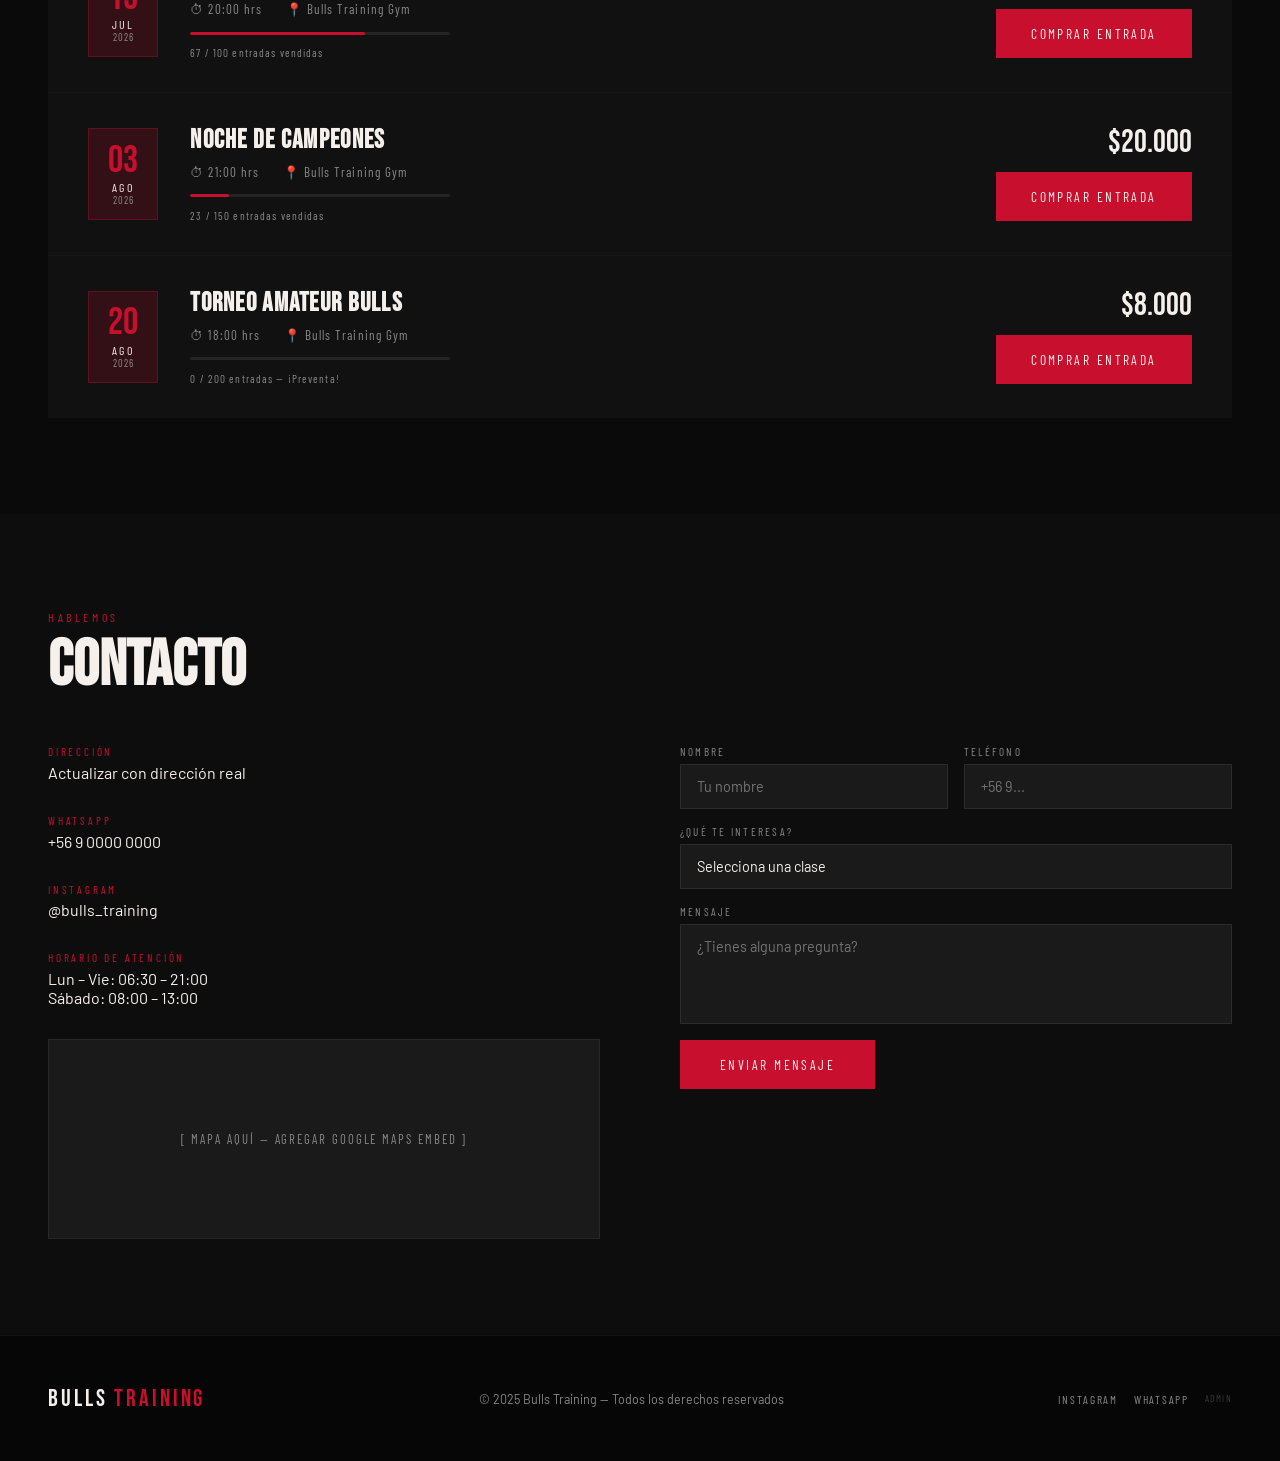
==== commit 4cea657d: "Add files via upload" ====
--- a/index.html
+++ b/index.html
@@ -15,10 +15,16 @@
     <li><a href="#clases" class="nav-close">Clases</a></li>
     <li><a href="#horarios" class="nav-close">Horarios</a></li>
     <li><a href="#planes" class="nav-close">Planes</a></li>
+    <li><a href="#eventos" class="nav-close">Eventos</a></li>
     <li><a href="#contacto" class="nav-close">Contacto</a></li>
-    <li class="nav-cta-mobile"><button class="nav-cta">Clase de prueba</button></li>
+    <li class="nav-cta-mobile"><a href="login.html" class="nav-cta" style="display:block;text-align:center;text-decoration:none;">Iniciar sesión</a></li>
   </ul>
-  <button class="nav-cta nav-cta-desktop">Clase de prueba</button>
+  <a href="login.html" class="nav-login-btn nav-cta-desktop" id="navLoginBtn">Iniciar sesión</a>
+  <div class="nav-user" id="navUser" style="display:none;">
+    <div class="nav-user-avatar" id="navAvatar">?</div>
+    <span id="navUserName"></span>
+    <button class="nav-logout-btn" onclick="cerrarSesion()">Salir</button>
+  </div>
   <button class="nav-hamburger" id="navToggle" aria-label="Menú">
     <span></span><span></span><span></span>
   </button>
@@ -180,6 +186,83 @@
   </div>
 </section>
 
+<section id="eventos">
+  <p class="section-tag">Próximas veladas</p>
+  <h2 class="section-title">EVENTOS</h2>
+  <div class="eventos-grid">
+
+    <div class="evento-card">
+      <div class="evento-date-badge">
+        <span class="evento-day">15</span>
+        <span class="evento-month">JUL</span>
+        <span class="evento-year">2026</span>
+      </div>
+      <div class="evento-info">
+        <h3 class="evento-name">VELADA DE BOXEO #1</h3>
+        <div class="evento-meta">
+          <span>⏱ 20:00 hrs</span>
+          <span>📍 Bulls Training Gym</span>
+        </div>
+        <div class="evento-tickets">
+          <div class="tickets-bar"><div class="tickets-fill" style="width:67%"></div></div>
+          <span class="tickets-label">67 / 100 entradas vendidas</span>
+        </div>
+      </div>
+      <div class="evento-action">
+        <div class="evento-price">$15.000</div>
+        <a href="login.html?evento=1" class="btn-primary evento-btn">Comprar entrada</a>
+      </div>
+    </div>
+
+    <div class="evento-card">
+      <div class="evento-date-badge">
+        <span class="evento-day">03</span>
+        <span class="evento-month">AGO</span>
+        <span class="evento-year">2026</span>
+      </div>
+      <div class="evento-info">
+        <h3 class="evento-name">NOCHE DE CAMPEONES</h3>
+        <div class="evento-meta">
+          <span>⏱ 21:00 hrs</span>
+          <span>📍 Bulls Training Gym</span>
+        </div>
+        <div class="evento-tickets">
+          <div class="tickets-bar"><div class="tickets-fill" style="width:15%"></div></div>
+          <span class="tickets-label">23 / 150 entradas vendidas</span>
+        </div>
+      </div>
+      <div class="evento-action">
+        <div class="evento-price">$20.000</div>
+        <a href="login.html?evento=2" class="btn-primary evento-btn">Comprar entrada</a>
+      </div>
+    </div>
+
+    <div class="evento-card">
+      <div class="evento-date-badge">
+        <span class="evento-day">20</span>
+        <span class="evento-month">AGO</span>
+        <span class="evento-year">2026</span>
+      </div>
+      <div class="evento-info">
+        <h3 class="evento-name">TORNEO AMATEUR BULLS</h3>
+        <div class="evento-meta">
+          <span>⏱ 18:00 hrs</span>
+          <span>📍 Bulls Training Gym</span>
+        </div>
+        <div class="evento-tickets">
+          <div class="tickets-bar"><div class="tickets-fill" style="width:0%"></div></div>
+          <span class="tickets-label">0 / 200 entradas — ¡Preventa!</span>
+        </div>
+      </div>
+      <div class="evento-action">
+        <div class="evento-price">$8.000</div>
+        <a href="login.html?evento=3" class="btn-primary evento-btn">Comprar entrada</a>
+      </div>
+    </div>
+
+  </div>
+</section>
+
 <section id="contacto">
   <p class="section-tag">Hablemos</p>
   <h2 class="section-title">CONTACTO</h2>
@@ -244,6 +327,7 @@
   <div class="footer-social">
     <a href="https://instagram.com/bulls_training" target="_blank">Instagram</a>
     <a href="https://wa.me/56900000000">WhatsApp</a>
+    <a href="admin.html" style="color:rgba(255,255,255,0.2);font-size:0.6rem;">Admin</a>
   </div>
 </footer>
 
--- a/css/style.css
+++ b/css/style.css
@@ -693,3 +693,109 @@
   footer { flex-direction: column; gap: 1.2rem; text-align: center; padding: 2rem 1.5rem; }
 }
 
+/* ── NAV LOGIN / USER ───────────────────────────────────────────────── */
+.nav-login-btn {
+  font-family: 'Barlow Condensed', sans-serif;
+  font-size: 0.8rem;
+  letter-spacing: 0.15em;
+  text-transform: uppercase;
+  border: 1px solid rgba(200,16,46,0.5);
+  color: var(--white);
+  padding: 0.5rem 1.2rem;
+  text-decoration: none;
+  transition: background 0.2s, border-color 0.2s;
+}
+.nav-login-btn:hover { background: var(--red-glow); border-color: var(--red); }
+
+.nav-user { display: flex; align-items: center; gap: 0.7rem; }
+.nav-user-avatar {
+  width: 32px; height: 32px; border-radius: 50%;
+  background: var(--red);
+  display: flex; align-items: center; justify-content: center;
+  font-family: 'Bebas Neue', sans-serif; font-size: 1rem; color: var(--white);
+}
+.nav-user > span {
+  font-family: 'Barlow Condensed', sans-serif;
+  font-size: 0.85rem; letter-spacing: 0.1em; color: var(--white);
+}
+.nav-logout-btn {
+  font-family: 'Barlow Condensed', sans-serif;
+  font-size: 0.72rem; letter-spacing: 0.12em; text-transform: uppercase;
+  background: none; border: 1px solid rgba(255,255,255,0.15);
+  color: var(--gray-text); padding: 0.3rem 0.7rem; cursor: pointer;
+  transition: color 0.2s, border-color 0.2s;
+}
+.nav-logout-btn:hover { color: var(--red); border-color: var(--red); }
+
+/* ── EVENTOS ────────────────────────────────────────────────────────── */
+#eventos { background: var(--black); }
+
+.eventos-grid {
+  display: flex; flex-direction: column;
+  gap: 1px; background: rgba(255,255,255,0.05); margin-top: 2rem;
+}
+.evento-card {
+  background: var(--dark); padding: 2rem 2.5rem;
+  display: grid; grid-template-columns: auto 1fr auto;
+  gap: 2rem; align-items: center; transition: background 0.2s;
+}
+.evento-card:hover { background: var(--gray); }
+
+.evento-date-badge {
+  display: flex; flex-direction: column; align-items: center;
+  background: var(--red-glow); border: 1px solid rgba(200,16,46,0.3);
+  padding: 0.8rem 1.2rem; min-width: 68px;
+}
+.evento-day {
+  font-family: 'Bebas Neue', sans-serif;
+  font-size: 2.4rem; color: var(--red); line-height: 1;
+}
+.evento-month {
+  font-family: 'Barlow Condensed', sans-serif;
+  font-size: 0.75rem; letter-spacing: 0.2em; color: var(--white); text-transform: uppercase;
+}
+.evento-year {
+  font-family: 'Barlow Condensed', sans-serif;
+  font-size: 0.65rem; letter-spacing: 0.1em; color: var(--gray-text);
+}
+.evento-name {
+  font-family: 'Bebas Neue', sans-serif;
+  font-size: 1.6rem; letter-spacing: 0.05em; color: var(--white); margin-bottom: 0.5rem;
+}
+.evento-meta {
+  display: flex; gap: 1.5rem; font-size: 0.82rem; color: var(--gray-text);
+  margin-bottom: 0.9rem; font-family: 'Barlow Condensed', sans-serif; letter-spacing: 0.08em;
+}
+.tickets-bar {
+  height: 3px; background: rgba(255,255,255,0.08);
+  border-radius: 2px; overflow: hidden; margin-bottom: 0.4rem;
+  width: 260px; max-width: 100%;
+}
+.tickets-fill { height: 100%; background: var(--red); border-radius: 2px; }
+.tickets-label {
+  font-family: 'Barlow Condensed', sans-serif;
+  font-size: 0.7rem; letter-spacing: 0.1em; color: var(--gray-text);
+}
+.evento-action {
+  display: flex; flex-direction: column; align-items: flex-end; gap: 0.8rem;
+}
+.evento-price {
+  font-family: 'Bebas Neue', sans-serif; font-size: 2rem; color: var(--white); line-height: 1;
+}
+.evento-btn { text-decoration: none; display: inline-block; white-space: nowrap; }
+
+@media (max-width: 700px) {
+  .nav-login-btn.nav-cta-desktop { display: none; }
+  .evento-card {
+    grid-template-columns: auto 1fr; grid-template-rows: auto auto;
+    padding: 1.5rem; gap: 1rem;
+  }
+  .evento-action {
+    grid-column: 1 / -1; flex-direction: row;
+    justify-content: space-between; align-items: center;
+    border-top: 1px solid rgba(255,255,255,0.06); padding-top: 1rem;
+  }
+  .evento-name { font-size: 1.2rem; }
+  .evento-meta { flex-direction: column; gap: 0.3rem; }
+  .tickets-bar { width: 100%; }
+}
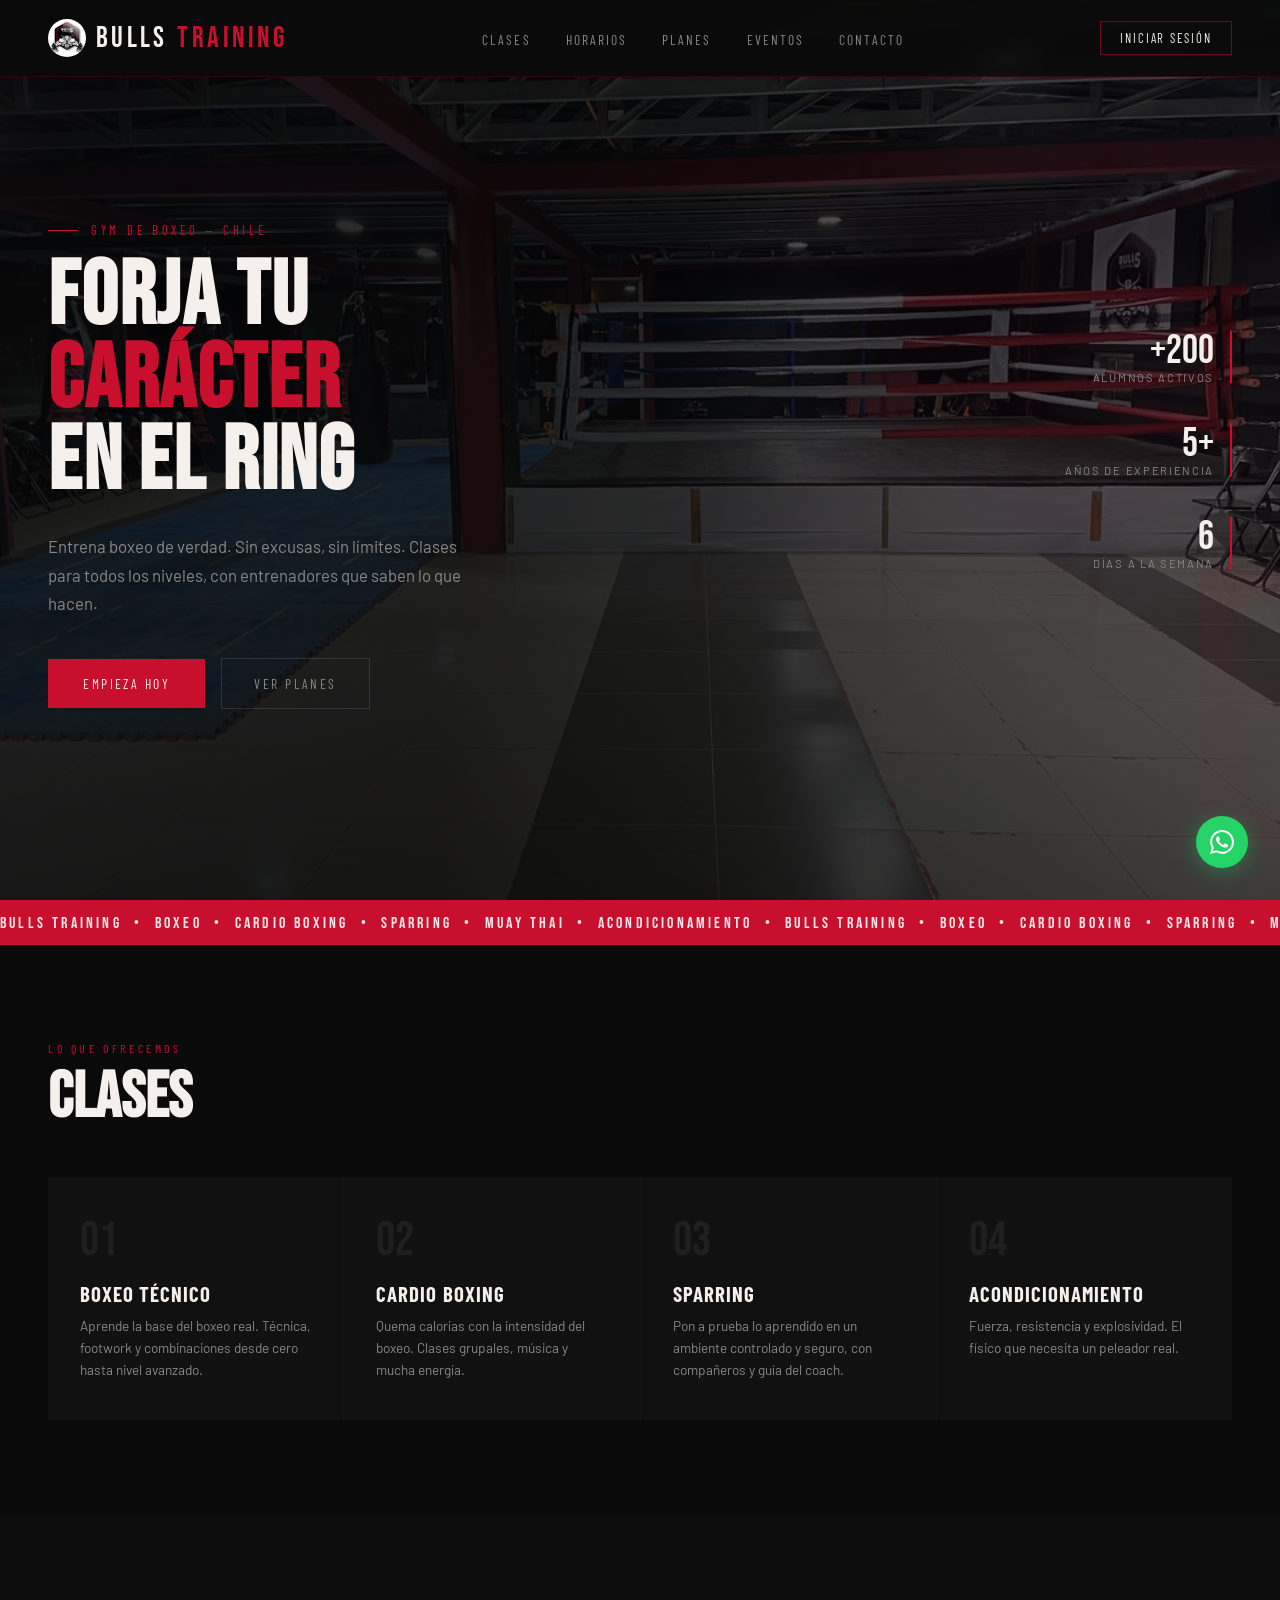
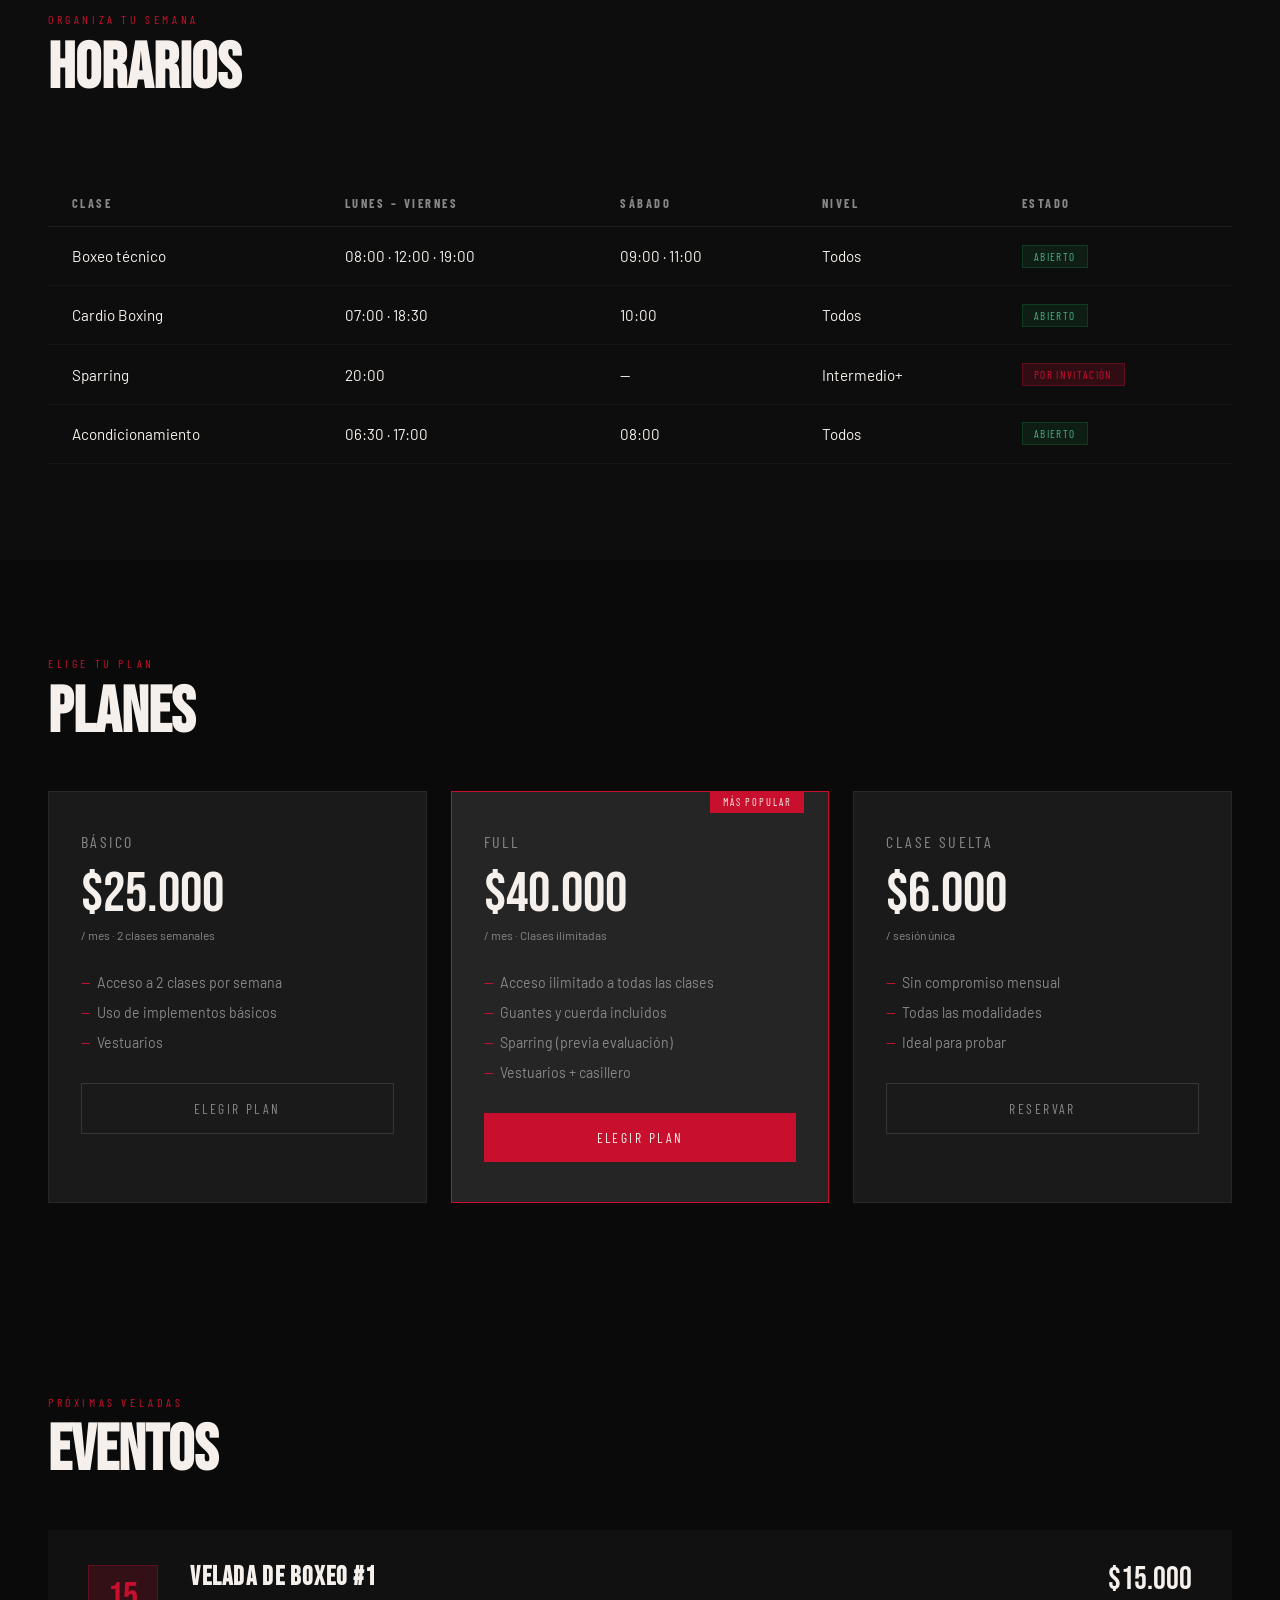
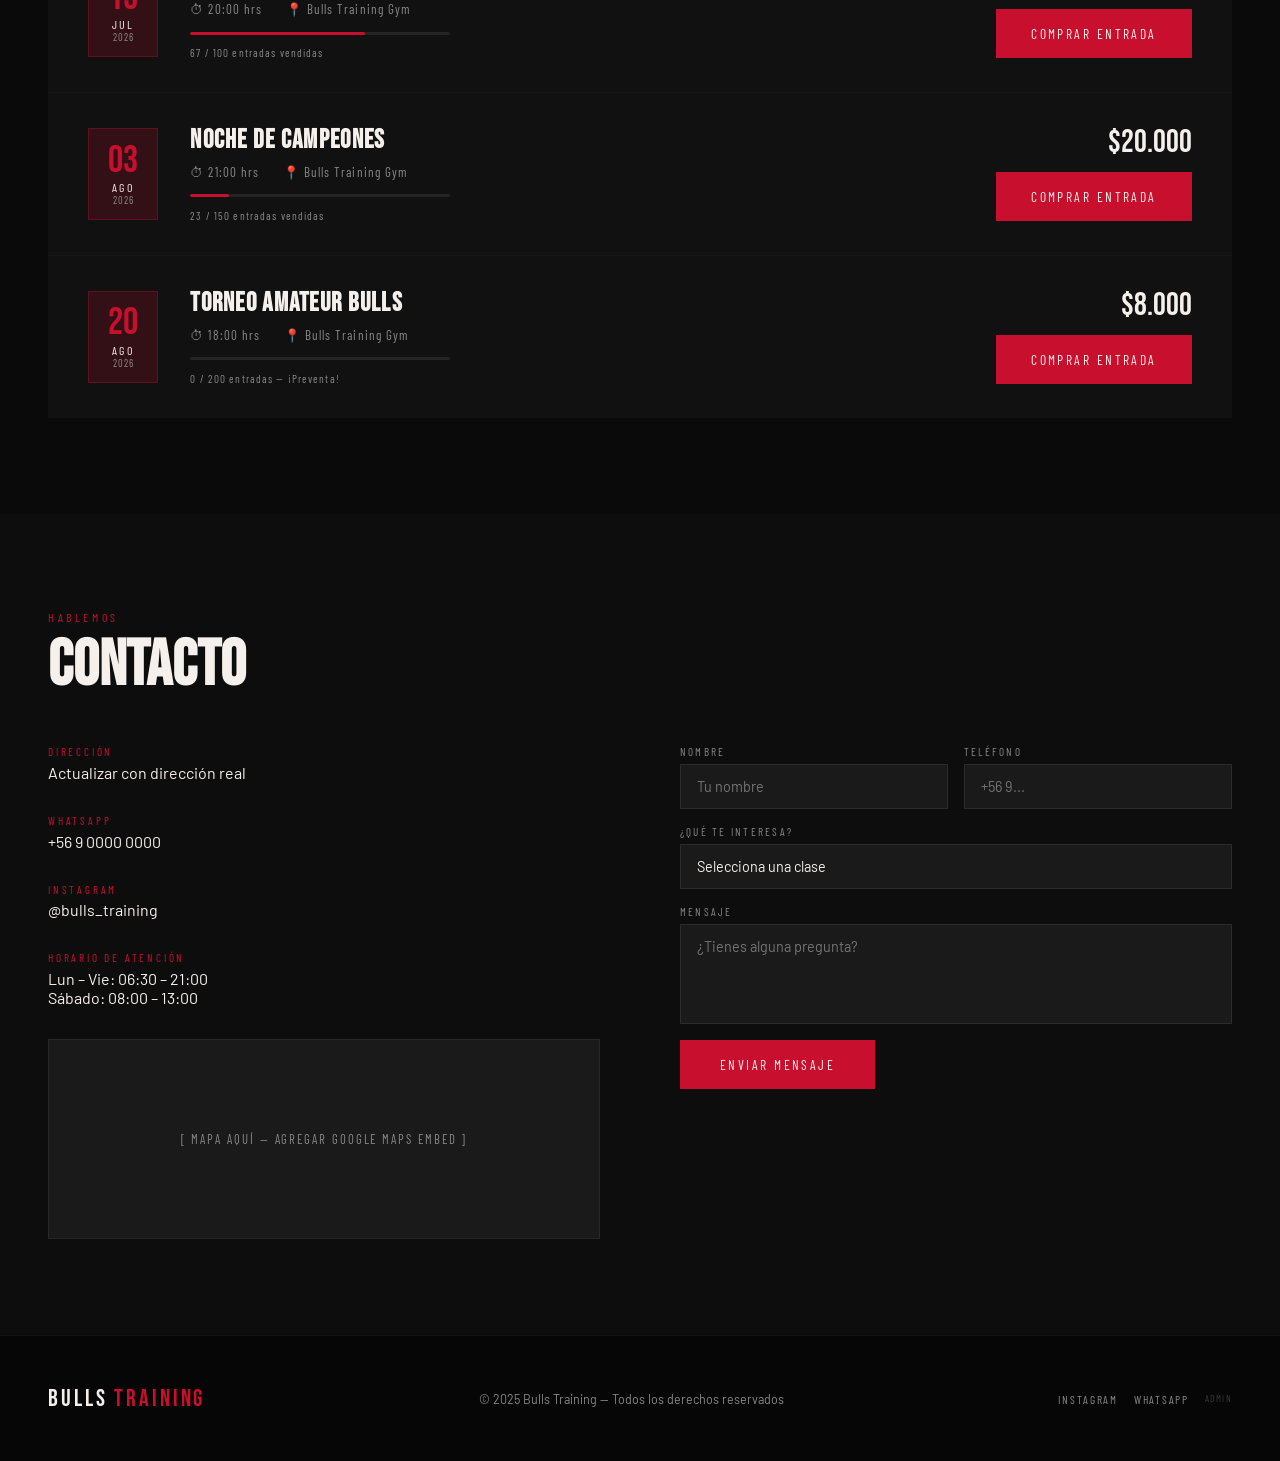
==== commit 1e99dca9: "Add files via upload" ====
--- a/index.html
+++ b/index.html
@@ -6,11 +6,15 @@
 <title>Bulls Training</title>
 <link href="https://fonts.googleapis.com/css2?family=Bebas+Neue&family=Barlow:wght@400;500;700&family=Barlow+Condensed:wght@600;700&display=swap" rel="stylesheet">
 <link rel="stylesheet" href="css/style.css">
+<link rel="icon" href="img/images.jfif" type="image/jpeg">
 </head>
 <body>
 
 <nav>
-  <div class="nav-logo">BULLS <span>TRAINING</span></div>
+  <a href="index.html" class="nav-logo">
+    <img src="img/images.jfif" alt="Bulls Training" class="nav-logo-img">
+    BULLS <span>TRAINING</span>
+  </a>
   <ul class="nav-links" id="navLinks">
     <li><a href="#clases" class="nav-close">Clases</a></li>
     <li><a href="#horarios" class="nav-close">Horarios</a></li>
--- a/css/style.css
+++ b/css/style.css
@@ -42,8 +42,19 @@
   font-size: 1.8rem;
   letter-spacing: 0.12em;
   color: var(--white);
+  text-decoration: none;
+  display: flex;
+  align-items: center;
+  gap: 0.6rem;
 }
 .nav-logo span { color: var(--red); }
+.nav-logo-img {
+  height: 38px;
+  width: 38px;
+  object-fit: contain;
+  border-radius: 50%;
+  flex-shrink: 0;
+}
 
 .nav-links {
   display: flex;
